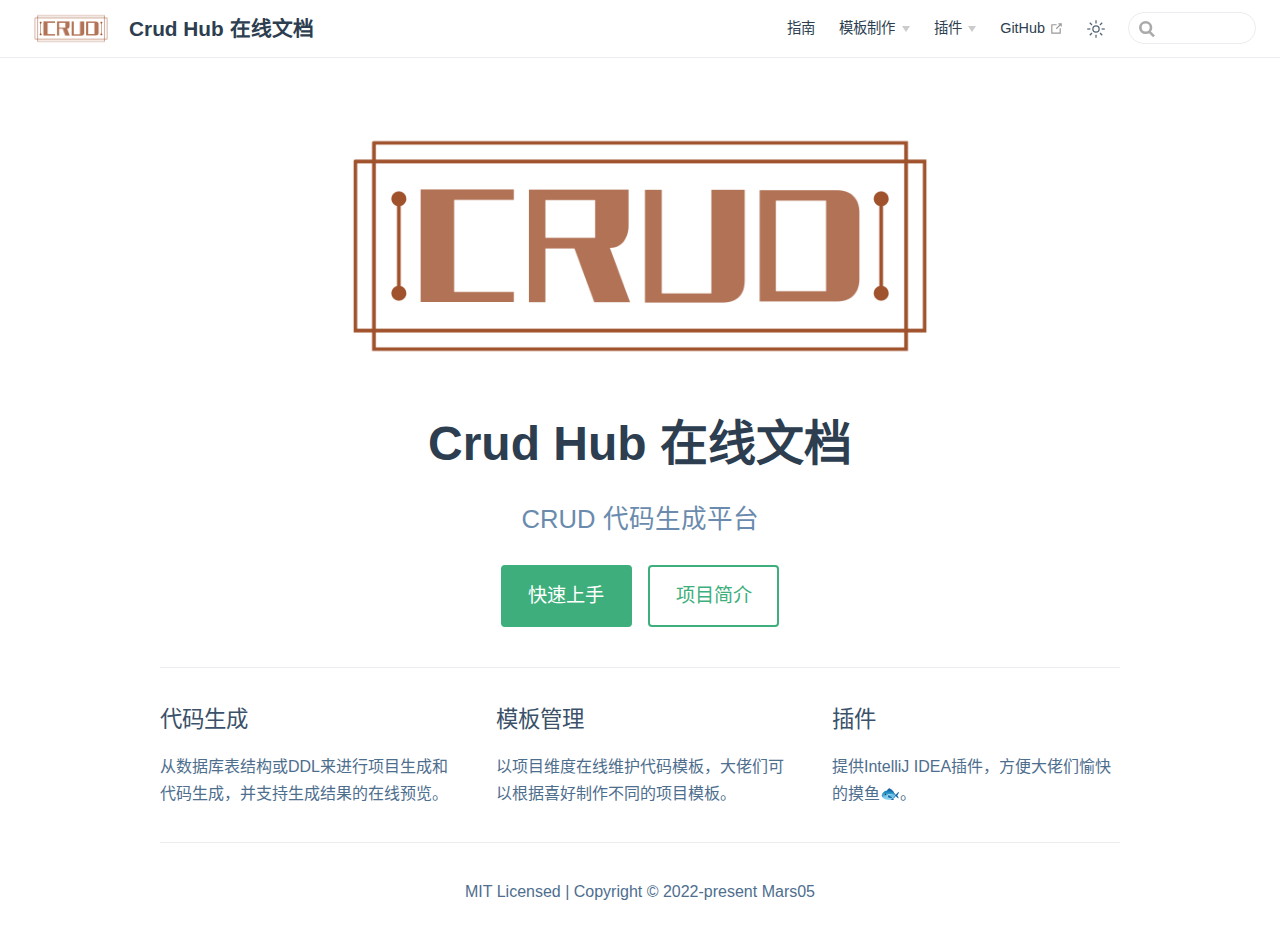
==== docs/index.html @ 345fc780 "文档调整" ====
<!DOCTYPE html>
<html lang="zh-CN">
  <head>
    <meta charset="utf-8">
    <meta name="viewport" content="width=device-width,initial-scale=1">
    <meta name="generator" content="VuePress 2.0.0-beta.36">
    <style>
      :root {
        --c-bg: #fff;
      }
      html.dark {
        --c-bg: #22272e;
      }
      html, body {
        background-color: var(--c-bg);
      }
    </style>
    <script>
      const userMode = localStorage.getItem('vuepress-color-scheme');
			const systemDarkMode = window.matchMedia && window.matchMedia('(prefers-color-scheme: dark)').matches;
			if (userMode === 'dark' || (userMode !== 'light' && systemDarkMode)) {
				document.documentElement.classList.toggle('dark', true);
			}
    </script>
    <title>首页 | Crud Hub 在线文档</title><meta name="description" content="CRUD 代码生成平台">
    <link rel="modulepreload" href="/docs/assets/app.eaf920b4.js"><link rel="modulepreload" href="/docs/assets/index.html.132dac12.js"><link rel="modulepreload" href="/docs/assets/index.html.504c7800.js"><link rel="modulepreload" href="/docs/assets/plugin-vue_export-helper.21dcd24c.js">
    <link rel="stylesheet" href="/docs/assets/style.35320cc7.css">
  </head>
  <body>
    <div id="app"><!--[--><div class="theme-container no-sidebar"><!--[--><header ref_key="navbar" class="navbar"><div class="toggle-sidebar-button" title="切换侧边栏" aria-expanded="false" role="button" tabindex="0"><div class="icon" aria-hidden="true"><span></span><span></span><span></span></div></div><span><a aria-current="page" href="/docs/" class="router-link-active router-link-exact-active"><img class="logo" src="/docs/images/hero.png" alt="Crud Hub 在线文档"><span class="site-name can-hide">Crud Hub 在线文档</span></a></span><div class="navbar-items-wrapper" style=""><!--[--><!--]--><nav class="navbar-items can-hide"><!--[--><div class="navbar-item"><a href="/docs/guide/" class="" aria-label="指南"><!--[--><!--]--> 指南 <!--[--><!--]--></a></div><div class="navbar-item"><div class="navbar-dropdown-wrapper"><button class="navbar-dropdown-title" type="button" aria-label="模板制作"><span class="title">模板制作</span><span class="arrow down"></span></button><button class="navbar-dropdown-title-mobile" type="button" aria-label="模板制作"><span class="title">模板制作</span><span class="right arrow"></span></button><!--[--><ul style="display:none;" class="navbar-dropdown"><!--[--><li class="navbar-dropdown-item"><a href="/docs/template/project.html" class="" aria-label="项目模板"><!--[--><!--]--> 项目模板 <!--[--><!--]--></a></li><li class="navbar-dropdown-item"><a href="/docs/template/file.html" class="" aria-label="文件模板"><!--[--><!--]--> 文件模板 <!--[--><!--]--></a></li><!--]--></ul><!--]--></div></div><div class="navbar-item"><div class="navbar-dropdown-wrapper"><button class="navbar-dropdown-title" type="button" aria-label="插件"><span class="title">插件</span><span class="arrow down"></span></button><button class="navbar-dropdown-title-mobile" type="button" aria-label="插件"><span class="title">插件</span><span class="right arrow"></span></button><!--[--><ul style="display:none;" class="navbar-dropdown"><!--[--><li class="navbar-dropdown-item"><a href="/docs/plugin/idea.html" class="" aria-label="crud-intellij-plugin"><!--[--><!--]--> crud-intellij-plugin <!--[--><!--]--></a></li><!--]--></ul><!--]--></div></div><div class="navbar-item"><a class="external-link" href="https://github.com/mars05/crud-hub" rel="noopener noreferrer" target="_blank" aria-label="GitHub"><!--[--><!--]--> GitHub <span><svg class="external-link-icon" xmlns="http://www.w3.org/2000/svg" aria-hidden="true" focusable="false" x="0px" y="0px" viewbox="0 0 100 100" width="15" height="15"><path fill="currentColor" d="M18.8,85.1h56l0,0c2.2,0,4-1.8,4-4v-32h-8v28h-48v-48h28v-8h-32l0,0c-2.2,0-4,1.8-4,4v56C14.8,83.3,16.6,85.1,18.8,85.1z"></path><polygon fill="currentColor" points="45.7,48.7 51.3,54.3 77.2,28.5 77.2,37.2 85.2,37.2 85.2,14.9 62.8,14.9 62.8,22.9 71.5,22.9"></polygon></svg><span class="external-link-icon-sr-only">在新窗口打开</span></span><!--[--><!--]--></a></div><!--]--></nav><!--[--><!--]--><button class="toggle-dark-button" title="切换夜间模式"><svg style="" class="icon" focusable="false" viewBox="0 0 32 32"><path d="M16 12.005a4 4 0 1 1-4 4a4.005 4.005 0 0 1 4-4m0-2a6 6 0 1 0 6 6a6 6 0 0 0-6-6z" fill="currentColor"></path><path d="M5.394 6.813l1.414-1.415l3.506 3.506L8.9 10.318z" fill="currentColor"></path><path d="M2 15.005h5v2H2z" fill="currentColor"></path><path d="M5.394 25.197L8.9 21.691l1.414 1.415l-3.506 3.505z" fill="currentColor"></path><path d="M15 25.005h2v5h-2z" fill="currentColor"></path><path d="M21.687 23.106l1.414-1.415l3.506 3.506l-1.414 1.414z" fill="currentColor"></path><path d="M25 15.005h5v2h-5z" fill="currentColor"></path><path d="M21.687 8.904l3.506-3.506l1.414 1.415l-3.506 3.505z" fill="currentColor"></path><path d="M15 2.005h2v5h-2z" fill="currentColor"></path></svg><svg style="display:none;" class="icon" focusable="false" viewBox="0 0 32 32"><path d="M13.502 5.414a15.075 15.075 0 0 0 11.594 18.194a11.113 11.113 0 0 1-7.975 3.39c-.138 0-.278.005-.418 0a11.094 11.094 0 0 1-3.2-21.584M14.98 3a1.002 1.002 0 0 0-.175.016a13.096 13.096 0 0 0 1.825 25.981c.164.006.328 0 .49 0a13.072 13.072 0 0 0 10.703-5.555a1.01 1.01 0 0 0-.783-1.565A13.08 13.08 0 0 1 15.89 4.38A1.015 1.015 0 0 0 14.98 3z" fill="currentColor"></path></svg></button><form class="search-box" role="search"><input type="search" placeholder autocomplete="off" spellcheck="false" value><!----></form></div></header><!--]--><div class="sidebar-mask"></div><!--[--><aside class="sidebar"><nav class="navbar-items"><!--[--><div class="navbar-item"><a href="/docs/guide/" class="" aria-label="指南"><!--[--><!--]--> 指南 <!--[--><!--]--></a></div><div class="navbar-item"><div class="navbar-dropdown-wrapper"><button class="navbar-dropdown-title" type="button" aria-label="模板制作"><span class="title">模板制作</span><span class="arrow down"></span></button><button class="navbar-dropdown-title-mobile" type="button" aria-label="模板制作"><span class="title">模板制作</span><span class="right arrow"></span></button><!--[--><ul style="display:none;" class="navbar-dropdown"><!--[--><li class="navbar-dropdown-item"><a href="/docs/template/project.html" class="" aria-label="项目模板"><!--[--><!--]--> 项目模板 <!--[--><!--]--></a></li><li class="navbar-dropdown-item"><a href="/docs/template/file.html" class="" aria-label="文件模板"><!--[--><!--]--> 文件模板 <!--[--><!--]--></a></li><!--]--></ul><!--]--></div></div><div class="navbar-item"><div class="navbar-dropdown-wrapper"><button class="navbar-dropdown-title" type="button" aria-label="插件"><span class="title">插件</span><span class="arrow down"></span></button><button class="navbar-dropdown-title-mobile" type="button" aria-label="插件"><span class="title">插件</span><span class="right arrow"></span></button><!--[--><ul style="display:none;" class="navbar-dropdown"><!--[--><li class="navbar-dropdown-item"><a href="/docs/plugin/idea.html" class="" aria-label="crud-intellij-plugin"><!--[--><!--]--> crud-intellij-plugin <!--[--><!--]--></a></li><!--]--></ul><!--]--></div></div><div class="navbar-item"><a class="external-link" href="https://github.com/mars05/crud-hub" rel="noopener noreferrer" target="_blank" aria-label="GitHub"><!--[--><!--]--> GitHub <span><svg class="external-link-icon" xmlns="http://www.w3.org/2000/svg" aria-hidden="true" focusable="false" x="0px" y="0px" viewbox="0 0 100 100" width="15" height="15"><path fill="currentColor" d="M18.8,85.1h56l0,0c2.2,0,4-1.8,4-4v-32h-8v28h-48v-48h28v-8h-32l0,0c-2.2,0-4,1.8-4,4v56C14.8,83.3,16.6,85.1,18.8,85.1z"></path><polygon fill="currentColor" points="45.7,48.7 51.3,54.3 77.2,28.5 77.2,37.2 85.2,37.2 85.2,14.9 62.8,14.9 62.8,22.9 71.5,22.9"></polygon></svg><span class="external-link-icon-sr-only">在新窗口打开</span></span><!--[--><!--]--></a></div><!--]--></nav><!--[--><!--]--><!----><!--[--><!--]--></aside><!--]--><!--[--><main class="home"><header class="hero"><img src="/docs/images/hero.png" alt="Crud Hub 在线文档"><h1 id="main-title">Crud Hub 在线文档</h1><p class="description">CRUD 代码生成平台</p><p class="actions"><!--[--><a href="/docs/guide/getting-started.html" class="action-button primary" aria-label="快速上手"><!--[--><!--]--> 快速上手 <!--[--><!--]--></a><a href="/docs/guide/" class="action-button secondary" aria-label="项目简介"><!--[--><!--]--> 项目简介 <!--[--><!--]--></a><!--]--></p></header><div class="features"><!--[--><div class="feature"><h2>代码生成</h2><p>从数据库表结构或DDL来进行项目生成和代码生成，并支持生成结果的在线预览。</p></div><div class="feature"><h2>模板管理</h2><p>以项目维度在线维护代码模板，大佬们可以根据喜好制作不同的项目模板。</p></div><div class="feature"><h2>插件</h2><p>提供IntelliJ IDEA插件，方便大佬们愉快的摸鱼🐟。</p></div><!--]--></div><div class="theme-default-content custom"></div><!--[--><div class="footer">MIT Licensed | Copyright © 2022-present Mars05</div><!--]--></main><!--]--></div><!----><!--]--></div>
    <script type="module" src="/docs/assets/app.eaf920b4.js" defer></script>
  </body>
</html>
---- docs/assets/style.35320cc7.css ----
:root{--external-link-icon-color:#aaa}.external-link-icon{position:relative;display:inline-block;color:var(--external-link-icon-color);vertical-align:middle;top:-1px}.external-link-icon-sr-only{position:absolute;width:1px;height:1px;padding:0;margin:-1px;overflow:hidden;clip:rect(0,0,0,0);white-space:nowrap;border-width:0;-webkit-user-select:none;-moz-user-select:none;-ms-user-select:none;user-select:none}:root{--medium-zoom-z-index:100;--medium-zoom-bg-color:#ffffff;--medium-zoom-opacity:1}.medium-zoom-overlay{background-color:var(--medium-zoom-bg-color)!important;z-index:var(--medium-zoom-z-index)}.medium-zoom-overlay~img{z-index:calc(var(--medium-zoom-z-index) + 1)}.medium-zoom--opened .medium-zoom-overlay{opacity:var(--medium-zoom-opacity)}:root{--c-brand:#3eaf7c;--c-brand-light:#4abf8a;--c-bg:#ffffff;--c-bg-light:#f3f4f5;--c-bg-lighter:#eeeeee;--c-bg-navbar:var(--c-bg);--c-bg-sidebar:var(--c-bg);--c-bg-arrow:#cccccc;--c-text:#2c3e50;--c-text-accent:var(--c-brand);--c-text-light:#3a5169;--c-text-lighter:#4e6e8e;--c-text-lightest:#6a8bad;--c-text-quote:#999999;--c-border:#eaecef;--c-border-dark:#dfe2e5;--c-tip:#42b983;--c-tip-bg:var(--c-bg-light);--c-tip-title:var(--c-text);--c-tip-text:var(--c-text);--c-tip-text-accent:var(--c-text-accent);--c-warning:#e7c000;--c-warning-bg:#fffae3;--c-warning-title:#ad9000;--c-warning-text:#746000;--c-warning-text-accent:var(--c-text);--c-danger:#cc0000;--c-danger-bg:#ffe0e0;--c-danger-title:#990000;--c-danger-text:#660000;--c-danger-text-accent:var(--c-text);--c-details-bg:#eeeeee;--c-badge-tip:var(--c-tip);--c-badge-warning:var(--c-warning);--c-badge-danger:var(--c-danger);--t-color:.3s ease;--t-transform:.3s ease;--code-bg-color:#282c34;--code-hl-bg-color:rgba(0, 0, 0, .66);--code-ln-color:#9e9e9e;--code-ln-wrapper-width:3.5rem;--font-family:-apple-system, BlinkMacSystemFont, "Segoe UI", Roboto, Oxygen, Ubuntu, Cantarell, "Fira Sans", "Droid Sans", "Helvetica Neue", sans-serif;--font-family-code:Consolas, Monaco, "Andale Mono", "Ubuntu Mono", monospace;--navbar-height:3.6rem;--navbar-padding-v:.7rem;--navbar-padding-h:1.5rem;--sidebar-width:20rem;--sidebar-width-mobile:calc(var(--sidebar-width) * .82);--content-width:740px;--homepage-width:960px}.back-to-top{--back-to-top-color:var(--c-brand);--back-to-top-color-hover:var(--c-brand-light)}.DocSearch{--docsearch-primary-color:var(--c-brand);--docsearch-text-color:var(--c-text);--docsearch-highlight-color:var(--c-brand);--docsearch-muted-color:var(--c-text-quote);--docsearch-container-background:rgba(9, 10, 17, .8);--docsearch-modal-background:var(--c-bg-light);--docsearch-searchbox-background:var(--c-bg-lighter);--docsearch-searchbox-focus-background:var(--c-bg);--docsearch-searchbox-shadow:inset 0 0 0 2px var(--c-brand);--docsearch-hit-color:var(--c-text-light);--docsearch-hit-active-color:var(--c-bg);--docsearch-hit-background:var(--c-bg);--docsearch-hit-shadow:0 1px 3px 0 var(--c-border-dark);--docsearch-footer-background:var(--c-bg)}.external-link-icon{--external-link-icon-color:var(--c-text-quote)}.medium-zoom-overlay{--medium-zoom-bg-color:var(--c-bg)}#nprogress{--nprogress-color:var(--c-brand)}.pwa-popup{--pwa-popup-text-color:var(--c-text);--pwa-popup-bg-color:var(--c-bg);--pwa-popup-border-color:var(--c-brand);--pwa-popup-shadow:0 4px 16px var(--c-brand);--pwa-popup-btn-text-color:var(--c-bg);--pwa-popup-btn-bg-color:var(--c-brand);--pwa-popup-btn-hover-bg-color:var(--c-brand-light)}.search-box{--search-bg-color:var(--c-bg);--search-accent-color:var(--c-brand);--search-text-color:var(--c-text);--search-border-color:var(--c-border);--search-item-text-color:var(--c-text-lighter);--search-item-focus-bg-color:var(--c-bg-light)}html.dark{--c-brand:#3aa675;--c-brand-light:#349469;--c-bg:#22272e;--c-bg-light:#2b313a;--c-bg-lighter:#262c34;--c-text:#adbac7;--c-text-light:#96a7b7;--c-text-lighter:#8b9eb0;--c-text-lightest:#8094a8;--c-border:#3e4c5a;--c-border-dark:#34404c;--c-tip:#318a62;--c-warning:#ceab00;--c-warning-bg:#7e755b;--c-warning-title:#ceac03;--c-warning-text:#362e00;--c-danger:#940000;--c-danger-bg:#806161;--c-danger-title:#610000;--c-danger-text:#3a0000;--c-details-bg:#323843;--code-hl-bg-color:#363b46;color-scheme:dark}html.dark .DocSearch{--docsearch-logo-color:var(--c-text);--docsearch-modal-shadow:inset 1px 1px 0 0 #2c2e40, 0 3px 8px 0 #000309;--docsearch-key-shadow:inset 0 -2px 0 0 #282d55, inset 0 0 1px 1px #51577d, 0 2px 2px 0 rgba(3, 4, 9, .3);--docsearch-key-gradient:linear-gradient(-225deg, #444950, #1c1e21);--docsearch-footer-shadow:inset 0 1px 0 0 rgba(73, 76, 106, .5), 0 -4px 8px 0 rgba(0, 0, 0, .2)}body,html{padding:0;margin:0;background-color:var(--c-bg);transition:background-color var(--t-color)}body{font-family:var(--font-family);-webkit-font-smoothing:antialiased;-moz-osx-font-smoothing:grayscale;font-size:16px}a,p a code{color:var(--c-text-accent)}a{font-weight:500;text-decoration:none;overflow-wrap:break-word}p a code{font-weight:400}code,kbd{font-family:var(--font-family-code)}body,kbd{color:var(--c-text)}kbd{background:var(--c-bg-lighter);border:solid .15rem var(--c-border-dark);border-bottom:solid .25rem var(--c-border-dark);border-radius:.15rem;padding:0 .15em}code{color:var(--c-text-lighter);padding:.25rem .5rem;font-size:.85em;background-color:var(--c-bg-light);border-radius:3px;overflow-wrap:break-word;transition:background-color var(--t-color)}blockquote{font-size:1rem;color:var(--c-text-quote);border-left:.2rem solid var(--c-border-dark);margin:1rem 0;padding:.25rem 0 .25rem 1rem}blockquote>p,code{margin:0}ol,ul{padding-left:1.2em}strong{font-weight:600}h1,h2,h3,h4,h5,h6{font-weight:600;line-height:1.25}h1:focus-visible,h2:focus-visible,h3:focus-visible,h4:focus-visible,h5:focus-visible,h6:focus-visible{outline:0}h1:hover .header-anchor,h2:hover .header-anchor,h3:hover .header-anchor,h4:hover .header-anchor,h5:hover .header-anchor,h6:hover .header-anchor{opacity:1}h1{font-size:2.2rem}h2{font-size:1.65rem;padding-bottom:.3rem;border-bottom:1px solid var(--c-border);transition:border-color var(--t-color)}h3{font-size:1.35rem}h4{font-size:1.15rem}h5{font-size:1.05rem}h6{font-size:1rem}a.header-anchor{font-size:.85em;float:left;margin-left:-.87em;padding-right:.23em;margin-top:.125em;opacity:0}a.header-anchor:hover{text-decoration:none}a.header-anchor:focus-visible{opacity:1}ol,p,ul{line-height:1.7}hr{border:0;border-top:1px solid var(--c-border)}table,tr{transition:border-color var(--t-color)}table{border-collapse:collapse;margin:1rem 0;display:block;overflow-x:auto}tr{border-top:1px solid var(--c-border-dark)}tr:nth-child(2n){background-color:var(--c-bg-light);transition:background-color var(--t-color)}td,th{padding:.6em 1em;border:1px solid var(--c-border-dark);transition:border-color var(--t-color)}.arrow,.badge{display:inline-block}.arrow{width:0;height:0}.arrow.down,.arrow.up{border-left:4px solid transparent;border-right:4px solid transparent}.arrow.up{border-bottom:6px solid var(--c-bg-arrow)}.arrow.down{border-top:6px solid var(--c-bg-arrow)}.arrow.left,.arrow.right{border-top:4px solid transparent;border-bottom:4px solid transparent}.arrow.right{border-left:6px solid var(--c-bg-arrow)}.arrow.left{border-right:6px solid var(--c-bg-arrow)}.badge{font-size:14px;height:18px;line-height:18px;border-radius:3px;padding:0 6px;color:var(--c-bg);vertical-align:top;transition:color var(--t-color),background-color var(--t-color)}.badge.tip{background-color:var(--c-badge-tip)}.badge.warning{background-color:var(--c-badge-warning)}.badge.danger{background-color:var(--c-badge-danger)}.badge+.badge{margin-left:5px}code[class*=language-],pre[class*=language-]{color:#ccc;background:0 0;font-family:var(--font-family-code);font-size:1em;text-align:left;white-space:pre;word-spacing:normal;word-break:normal;word-wrap:normal;line-height:1.5;-moz-tab-size:4;-o-tab-size:4;tab-size:4;-webkit-hyphens:none;-ms-hyphens:none;hyphens:none}pre[class*=language-]{padding:1em;margin:.5em 0;overflow:auto}:not(pre)>code[class*=language-],pre[class*=language-]{background:#2d2d2d}:not(pre)>code[class*=language-]{padding:.1em;border-radius:.3em;white-space:normal}.token.block-comment,.token.cdata,.token.comment,.token.doctype,.token.prolog{color:#999}.token.punctuation{color:#ccc}.token.attr-name,.token.deleted,.token.namespace,.token.tag{color:#ec5975}.token.function-name{color:#6196cc}.token.boolean,.token.function,.token.number{color:#f08d49}.token.class-name,.token.constant,.token.property,.token.symbol{color:#f8c555}.token.atrule,.token.builtin,.token.important,.token.keyword,.token.selector{color:#cc99cd}.token.attr-value,.token.char,.token.regex,.token.string,.token.variable{color:#7ec699}.token.entity,.token.operator,.token.url{color:#67cdcc}.token.bold,.token.important{font-weight:700}.token.italic{font-style:italic}.token.entity{cursor:help}.token.inserted{color:#3eaf7c}.theme-default-content pre,.theme-default-content pre[class*=language-]{line-height:1.4;padding:1.3rem 1.5rem;margin:.85rem 0;border-radius:6px;overflow:auto}.theme-default-content pre code,.theme-default-content pre[class*=language-] code{color:#fff;padding:0;background-color:transparent;border-radius:0;overflow-wrap:unset;-webkit-font-smoothing:auto;-moz-osx-font-smoothing:auto}.theme-default-content .line-number{font-family:var(--font-family-code)}div[class*=language-]{position:relative;background-color:var(--code-bg-color);border-radius:6px}div[class*=language-]:before{position:absolute;z-index:3;top:.8em;right:1em;font-size:.75rem;color:var(--code-ln-color)}div[class*=language-] pre,div[class*=language-] pre[class*=language-]{background:0 0!important;position:relative;z-index:1}div[class*=language-] .highlight-lines{-webkit-user-select:none;-moz-user-select:none;-ms-user-select:none;user-select:none;padding-top:1.3rem;position:absolute;top:0;left:0;width:100%;line-height:1.4}div[class*=language-] .highlight-lines .highlight-line{background-color:var(--code-hl-bg-color)}div[class*=language-]:not(.line-numbers-mode) .line-numbers{display:none}div[class*=language-].line-numbers-mode .highlight-lines .highlight-line{position:relative}div[class*=language-].line-numbers-mode .highlight-lines .highlight-line:before{content:" ";position:absolute;z-index:2;left:0;top:0;display:block;width:var(--code-ln-wrapper-width);height:100%}div[class*=language-].line-numbers-mode pre{margin-left:var(--code-ln-wrapper-width);padding-left:1rem;vertical-align:middle}div[class*=language-].line-numbers-mode .line-numbers{position:absolute;top:0;width:var(--code-ln-wrapper-width);text-align:center;color:var(--code-ln-color);padding-top:1.25rem;line-height:1.4}div[class*=language-].line-numbers-mode .line-numbers .line-number,div[class*=language-].line-numbers-mode .line-numbers br{-webkit-user-select:none;-moz-user-select:none;-ms-user-select:none;user-select:none}div[class*=language-].line-numbers-mode .line-numbers .line-number{position:relative;z-index:3;font-size:.85em;line-height:0}div[class*=language-].line-numbers-mode:after{content:"";position:absolute;top:0;left:0;width:var(--code-ln-wrapper-width);height:100%;border-radius:6px 0 0 6px;border-right:1px solid var(--code-hl-bg-color)}div[class*=language-].ext-c:before{content:"c"}div[class*=language-].ext-cpp:before{content:"cpp"}div[class*=language-].ext-cs:before{content:"cs"}div[class*=language-].ext-css:before{content:"css"}div[class*=language-].ext-dart:before{content:"dart"}div[class*=language-].ext-docker:before{content:"docker"}div[class*=language-].ext-fs:before{content:"fs"}div[class*=language-].ext-go:before{content:"go"}div[class*=language-].ext-html:before{content:"html"}div[class*=language-].ext-java:before{content:"java"}div[class*=language-].ext-js:before{content:"js"}div[class*=language-].ext-json:before{content:"json"}div[class*=language-].ext-kt:before{content:"kt"}div[class*=language-].ext-less:before{content:"less"}div[class*=language-].ext-makefile:before{content:"makefile"}div[class*=language-].ext-md:before{content:"md"}div[class*=language-].ext-php:before{content:"php"}div[class*=language-].ext-py:before{content:"py"}div[class*=language-].ext-rb:before{content:"rb"}div[class*=language-].ext-rs:before{content:"rs"}div[class*=language-].ext-sass:before{content:"sass"}div[class*=language-].ext-scss:before{content:"scss"}div[class*=language-].ext-sh:before{content:"sh"}div[class*=language-].ext-styl:before{content:"styl"}div[class*=language-].ext-ts:before{content:"ts"}div[class*=language-].ext-toml:before{content:"toml"}div[class*=language-].ext-vue:before{content:"vue"}div[class*=language-].ext-yml:before{content:"yml"}@media (max-width:419px){.theme-default-content div[class*=language-]{margin:.85rem -1.5rem;border-radius:0}}.code-group__nav{margin-top:.85rem;margin-bottom:calc(-1.7rem - 6px);padding-bottom:calc(1.7rem - 6px);padding-left:10px;padding-top:10px;border-top-left-radius:6px;border-top-right-radius:6px;background-color:var(--code-bg-color)}.code-group__ul{margin:auto 0;padding-left:0;display:inline-flex;list-style:none}.code-group__nav-tab{border:0;padding:5px;cursor:pointer;background-color:transparent;font-size:.85em;line-height:1.4;color:#ffffffe6;font-weight:600}.code-group__nav-tab:focus{outline:0}.code-group__nav-tab:focus-visible{outline:1px solid rgba(255,255,255,.9)}.code-group__nav-tab-active{border-bottom:var(--c-brand) 1px solid}@media (max-width:419px){.code-group__nav{margin-left:-1.5rem;margin-right:-1.5rem;border-radius:0}}.code-group-item,.navbar-dropdown-wrapper .navbar-dropdown .navbar-dropdown-item .navbar-dropdown-subtitle>a.router-link-active:after{display:none}.code-group-item__active{display:block}.code-group-item>pre{background-color:orange}.custom-container{transition:color var(--t-color),border-color var(--t-color),background-color var(--t-color)}.custom-container .custom-container-title{font-weight:600}.custom-container .custom-container-title:not(:only-child){margin-bottom:-.4rem}.custom-container.danger,.custom-container.tip,.custom-container.warning{padding:.1rem 1.5rem;border-left-width:.5rem;border-left-style:solid;margin:1rem 0}.custom-container.tip{border-color:var(--c-tip);background-color:var(--c-tip-bg);color:var(--c-tip-text)}.custom-container.tip .custom-container-title{color:var(--c-tip-title)}.custom-container.tip a{color:var(--c-tip-text-accent)}.custom-container.warning{border-color:var(--c-warning);background-color:var(--c-warning-bg);color:var(--c-warning-text)}.custom-container.warning .custom-container-title{color:var(--c-warning-title)}.custom-container.warning a{color:var(--c-warning-text-accent)}.custom-container.danger{border-color:var(--c-danger);background-color:var(--c-danger-bg);color:var(--c-danger-text)}.custom-container.danger .custom-container-title{color:var(--c-danger-title)}.custom-container.danger a{color:var(--c-danger-text-accent)}.custom-container.details{display:block;position:relative;border-radius:2px;margin:1.6em 0;padding:1.6em;background-color:var(--c-details-bg)}.custom-container.details h4{margin-top:0}.custom-container.details figure:last-child,.custom-container.details p:last-child{margin-bottom:0;padding-bottom:0}.custom-container.details summary{outline:0;cursor:pointer}.home{padding:var(--navbar-height) 2rem 0;max-width:var(--homepage-width);margin:0 auto;display:block}.home .hero{text-align:center}.home .hero img{max-width:100%;max-height:280px;display:block;margin:3rem auto 1.5rem}.home .hero h1{font-size:3rem}.home .hero .actions,.home .hero .description,.home .hero h1{margin:1.8rem auto}.home .hero .actions{display:flex;flex-wrap:wrap;gap:1rem;justify-content:center}.home .hero .description{max-width:35rem;font-size:1.6rem;line-height:1.3;color:var(--c-text-lightest)}.home .hero .action-button{display:inline-block;font-size:1.2rem;padding:.8rem 1.6rem;border-width:2px;border-style:solid;border-radius:4px;transition:background-color var(--t-color);box-sizing:border-box}.home .hero .action-button.primary{color:var(--c-bg);background-color:var(--c-brand);border-color:var(--c-brand)}.home .hero .action-button.primary:hover{background-color:var(--c-brand-light)}.home .hero .action-button.secondary{color:var(--c-brand);background-color:var(--c-bg);border-color:var(--c-brand)}.home .hero .action-button.secondary:hover{color:var(--c-bg);background-color:var(--c-brand-light)}.home .features{border-top:1px solid var(--c-border);transition:border-color var(--t-color);padding:1.2rem 0;margin-top:2.5rem;display:flex;flex-wrap:wrap;align-items:flex-start;align-content:stretch;justify-content:space-between}.home .feature{flex-grow:1;flex-basis:30%;max-width:30%}.home .feature h2{font-size:1.4rem;font-weight:500;border-bottom:none;padding-bottom:0;color:var(--c-text-light)}.home .feature p,.home .footer{color:var(--c-text-lighter)}.home .footer{padding:2.5rem;border-top:1px solid var(--c-border);text-align:center;transition:border-color var(--t-color)}@media (max-width:719px){.home .features{flex-direction:column}.home .feature{max-width:100%;padding:0 2.5rem}}@media (max-width:419px){.home{padding-left:1.5rem;padding-right:1.5rem}.home .hero img{max-height:210px;margin:2rem auto 1.2rem}.home .hero h1{font-size:2rem}.home .hero .actions,.home .hero .description,.home .hero h1{margin:1.2rem auto}.home .hero .description{font-size:1.2rem}.home .hero .action-button{font-size:1rem;padding:.6rem 1.2rem}.home .feature h2{font-size:1.25rem}}.page{padding-top:var(--navbar-height);padding-left:var(--sidebar-width)}.navbar,.sidebar{position:fixed;left:0;box-sizing:border-box}.navbar{z-index:20;top:0;right:0;height:var(--navbar-height);border-bottom:1px solid var(--c-border);background-color:var(--c-bg-navbar);transition:background-color var(--t-color),border-color var(--t-color)}.sidebar{font-size:16px;width:var(--sidebar-width);z-index:10;margin:0;top:var(--navbar-height);bottom:0;border-right:1px solid var(--c-border);overflow-y:auto;scrollbar-width:thin;scrollbar-color:var(--c-brand) var(--c-border);background-color:var(--c-bg-sidebar);transition:transform var(--t-transform),background-color var(--t-color),border-color var(--t-color)}.sidebar::-webkit-scrollbar{width:7px}.sidebar::-webkit-scrollbar-track{background-color:var(--c-border)}.sidebar::-webkit-scrollbar-thumb{background-color:var(--c-brand)}.sidebar-mask{position:fixed;z-index:9;top:0;left:0;width:100vw;height:100vh;display:none}.theme-container.sidebar-open .sidebar-mask{display:block}.theme-container.sidebar-open .navbar>.toggle-sidebar-button .icon span:nth-child(1){transform:rotate(45deg) translate3d(5.5px,5.5px,0)}.theme-container.sidebar-open .navbar>.toggle-sidebar-button .icon span:nth-child(2){transform:scale3d(0,1,1)}.theme-container.sidebar-open .navbar>.toggle-sidebar-button .icon span:nth-child(3){transform:rotate(-45deg) translate3d(6px,-6px,0)}.theme-container.sidebar-open .navbar>.toggle-sidebar-button .icon span:nth-child(1),.theme-container.sidebar-open .navbar>.toggle-sidebar-button .icon span:nth-child(3){transform-origin:center}.theme-container.no-navbar .theme-default-content:not(.custom)>h1,.theme-container.no-navbar h2,.theme-container.no-navbar h3,.theme-container.no-navbar h4,.theme-container.no-navbar h5,.theme-container.no-navbar h6{margin-top:1.5rem;padding-top:0}.theme-container.no-navbar .page{padding-top:0}.theme-container.no-navbar .sidebar{top:0}@media (min-width:720px){.theme-container.no-sidebar .sidebar{display:none}.theme-container.no-sidebar .page{padding-left:0}}.theme-default-content:not(.custom)>h1,.theme-default-content:not(.custom)>h2,.theme-default-content:not(.custom)>h3,.theme-default-content:not(.custom)>h4,.theme-default-content:not(.custom)>h5,.theme-default-content:not(.custom)>h6{margin-top:calc(.5rem - var(--navbar-height));padding-top:calc(1rem + var(--navbar-height));margin-bottom:0}.theme-default-content:not(.custom)>h1:first-child,.theme-default-content:not(.custom)>h2:first-child,.theme-default-content:not(.custom)>h3:first-child,.theme-default-content:not(.custom)>h4:first-child,.theme-default-content:not(.custom)>h5:first-child,.theme-default-content:not(.custom)>h6:first-child{margin-bottom:1rem}.theme-default-content:not(.custom)>h1:first-child+.custom-container,.theme-default-content:not(.custom)>h1:first-child+p,.theme-default-content:not(.custom)>h1:first-child+pre,.theme-default-content:not(.custom)>h2:first-child+.custom-container,.theme-default-content:not(.custom)>h2:first-child+p,.theme-default-content:not(.custom)>h2:first-child+pre,.theme-default-content:not(.custom)>h3:first-child+.custom-container,.theme-default-content:not(.custom)>h3:first-child+p,.theme-default-content:not(.custom)>h3:first-child+pre,.theme-default-content:not(.custom)>h4:first-child+.custom-container,.theme-default-content:not(.custom)>h4:first-child+p,.theme-default-content:not(.custom)>h4:first-child+pre,.theme-default-content:not(.custom)>h5:first-child+.custom-container,.theme-default-content:not(.custom)>h5:first-child+p,.theme-default-content:not(.custom)>h5:first-child+pre,.theme-default-content:not(.custom)>h6:first-child+.custom-container,.theme-default-content:not(.custom)>h6:first-child+p,.theme-default-content:not(.custom)>h6:first-child+pre{margin-top:2rem}.theme-default-content:not(.custom){max-width:var(--content-width);margin:0 auto;padding:2rem 2.5rem;padding-top:0}@media (max-width:959px){.theme-default-content:not(.custom){padding:2rem}}@media (max-width:419px){.theme-default-content:not(.custom){padding:1.5rem}}.theme-default-content:not(.custom) a:hover{text-decoration:underline}.theme-default-content:not(.custom) img{max-width:100%}.theme-default-content.custom{padding:0;margin:0}.theme-default-content.custom img{max-width:100%}@media (max-width:959px){.sidebar{font-size:15px;width:var(--sidebar-width-mobile)}.page{padding-left:var(--sidebar-width-mobile)}}@media (max-width:719px){.sidebar{top:0;padding-top:var(--navbar-height);transform:translate(-100%)}.page{padding-left:0}.theme-container.sidebar-open .sidebar{transform:translate(0)}.theme-container.no-navbar .sidebar{padding-top:0}}@media (max-width:419px){h1{font-size:1.9rem}}.navbar{--navbar-line-height:calc( var(--navbar-height) - 2 * var(--navbar-padding-v) );padding:var(--navbar-padding-v) var(--navbar-padding-h);line-height:var(--navbar-line-height)}.navbar .logo{height:var(--navbar-line-height);margin-right:var(--navbar-padding-v);vertical-align:top}.navbar .site-name{font-size:1.3rem;font-weight:600;color:var(--c-text);position:relative}.navbar .navbar-items-wrapper{display:flex;position:absolute;box-sizing:border-box;top:var(--navbar-padding-v);right:var(--navbar-padding-h);height:var(--navbar-line-height);padding-left:var(--navbar-padding-h);white-space:nowrap;font-size:.9rem}.navbar .navbar-items-wrapper .search-box{flex:0 0 auto;vertical-align:top}@media (max-width:719px){.navbar{padding-left:4rem}.navbar .can-hide{display:none}.navbar .site-name{width:calc(100vw - 9.4rem);overflow:hidden;white-space:nowrap;text-overflow:ellipsis}}.navbar-items,.navbar-items a{display:inline-block}.navbar-items a{line-height:1.4rem;color:inherit}.navbar-items a.router-link-active,.navbar-items a:hover{color:var(--c-text-accent)}.navbar-items .navbar-item{position:relative;display:inline-block;margin-left:1.5rem;line-height:var(--navbar-line-height)}.navbar-items .navbar-item:first-child{margin-left:0}@media (max-width:719px){.navbar-items .navbar-item{margin-left:0}}@media (min-width:719px){.navbar-items a.router-link-active,.navbar-items a:hover{color:var(--c-text)}.navbar-item>a.router-link-active,.navbar-item>a:hover{margin-bottom:-2px;border-bottom:2px solid var(--c-text-accent)}}.toggle-sidebar-button{position:absolute;top:.6rem;left:1rem;display:none;padding:.6rem;cursor:pointer}.toggle-sidebar-button .icon{display:flex;flex-direction:column;justify-content:center;align-items:center;width:1.25rem;height:1.25rem;cursor:inherit}.toggle-sidebar-button .icon span{display:inline-block;width:100%;height:2px;border-radius:2px;background-color:var(--c-text);transition:transform var(--t-transform)}.toggle-sidebar-button .icon span:nth-child(2){margin:6px 0}@media screen and (max-width:719px){.toggle-sidebar-button{display:block}}.toggle-dark-button{display:flex;margin:auto;margin-left:1rem;border:0;background:0 0;color:var(--c-text);opacity:.8;cursor:pointer}.toggle-dark-button:hover{opacity:1}.toggle-dark-button .icon{width:1.25rem;height:1.25rem}.DocSearch{transition:background-color var(--t-color)}.navbar-dropdown-wrapper{cursor:pointer}.navbar-dropdown-wrapper .navbar-dropdown-title,.navbar-dropdown-wrapper .navbar-dropdown-title-mobile{display:block;font-size:.9rem;font-family:inherit;cursor:inherit;padding:inherit;line-height:1.4rem;background:0 0;border:0;font-weight:500;color:var(--c-text)}.navbar-dropdown-wrapper .navbar-dropdown-title-mobile{display:none;font-weight:600;font-size:inherit}.navbar-dropdown-wrapper .navbar-dropdown-title-mobile:hover,.navbar-dropdown-wrapper .navbar-dropdown-title:hover{border-color:transparent}.navbar-dropdown-wrapper .navbar-dropdown-title .arrow,.navbar-dropdown-wrapper .navbar-dropdown-title-mobile .arrow{vertical-align:middle;margin-top:-1px;margin-left:.4rem}.navbar-dropdown-wrapper .navbar-dropdown-title-mobile:hover{color:var(--c-text-accent)}.navbar-dropdown-wrapper .navbar-dropdown .navbar-dropdown-item{color:inherit;line-height:1.7rem}.navbar-dropdown-wrapper .navbar-dropdown .navbar-dropdown-item .navbar-dropdown-subtitle{margin:.45rem 0 0;border-top:1px solid var(--c-border);padding:1rem 0 .45rem;font-size:.9rem}.navbar-dropdown-wrapper .navbar-dropdown .navbar-dropdown-item .navbar-dropdown-subtitle>span{padding:0 1.5rem 0 1.25rem}.navbar-dropdown-wrapper .navbar-dropdown .navbar-dropdown-item .navbar-dropdown-subtitle>a{font-weight:inherit}.navbar-dropdown-wrapper .navbar-dropdown .navbar-dropdown-item .navbar-dropdown-subitem-wrapper{padding:0;list-style:none}.navbar-dropdown-wrapper .navbar-dropdown .navbar-dropdown-item .navbar-dropdown-subitem-wrapper .navbar-dropdown-subitem{font-size:.9em}.navbar-dropdown-wrapper .navbar-dropdown .navbar-dropdown-item a{display:block;line-height:1.7rem;position:relative;border-bottom:none;font-weight:400;margin-bottom:0;padding:0 1.5rem 0 1.25rem}.navbar-dropdown-wrapper .navbar-dropdown .navbar-dropdown-item a.router-link-active,.navbar-dropdown-wrapper .navbar-dropdown .navbar-dropdown-item a:hover{color:var(--c-text-accent)}.navbar-dropdown-wrapper .navbar-dropdown .navbar-dropdown-item a.router-link-active:after{content:"";width:0;height:0;border-left:5px solid var(--c-text-accent);border-top:3px solid transparent;border-bottom:3px solid transparent;position:absolute;top:calc(50% - 2px);left:9px}.navbar-dropdown-wrapper .navbar-dropdown .navbar-dropdown-item:first-child .navbar-dropdown-subtitle{margin-top:0;padding-top:0;border-top:0}@media (max-width:719px){.navbar-dropdown-wrapper.open .navbar-dropdown-title,.navbar-dropdown-wrapper.open .navbar-dropdown-title-mobile{margin-bottom:.5rem}.navbar-dropdown-wrapper .navbar-dropdown-title{display:none}.navbar-dropdown-wrapper .navbar-dropdown-title-mobile{display:block}.navbar-dropdown-wrapper .navbar-dropdown{transition:height .1s ease-out;overflow:hidden}.navbar-dropdown-wrapper .navbar-dropdown .navbar-dropdown-item .navbar-dropdown-subtitle{border-top:0;margin-top:0;padding-top:0;padding-bottom:0;font-size:15px;line-height:2rem}.navbar-dropdown-wrapper .navbar-dropdown .navbar-dropdown-item>a{font-size:15px;line-height:2rem}.navbar-dropdown-wrapper .navbar-dropdown .navbar-dropdown-item .navbar-dropdown-subitem{font-size:14px;padding-left:1rem}}@media (min-width:720px){.navbar-dropdown-wrapper{height:1.8rem}.navbar-dropdown-wrapper.open .navbar-dropdown,.navbar-dropdown-wrapper:hover .navbar-dropdown{display:block!important}.navbar-dropdown-wrapper.open:blur{display:none}.navbar-dropdown-wrapper .navbar-dropdown{display:none;height:auto!important;box-sizing:border-box;max-height:calc(100vh - 2.7rem);overflow-y:auto;position:absolute;top:100%;right:0;background-color:var(--c-bg-navbar);padding:.6rem 0;border:1px solid var(--c-border);border-bottom-color:var(--c-border-dark);text-align:left;border-radius:.25rem;white-space:nowrap;margin:0}}.page{padding-bottom:2rem;display:block}.page-meta{max-width:var(--content-width);margin:0 auto;padding:1rem 2.5rem;overflow:auto}@media (max-width:959px){.page-meta{padding:2rem}}@media (max-width:419px){.page-meta{padding:1.5rem}}.page-meta .meta-item{cursor:default;margin-top:.8rem}.page-meta .meta-item .meta-item-label{font-weight:500;color:var(--c-text-lighter)}.page-meta .meta-item .meta-item-info{font-weight:400;color:var(--c-text-quote)}.page-meta .edit-link{display:inline-block;margin-right:.25rem}.page-meta .last-updated{float:right}@media (max-width:719px){.page-meta .last-updated{font-size:.8em;float:none}.page-meta .contributors{font-size:.8em}}.page-nav{max-width:var(--content-width);margin:0 auto;padding:1rem 2.5rem 2rem;padding-bottom:0}@media (max-width:959px){.page-nav{padding:2rem}}@media (max-width:419px){.page-nav{padding:1.5rem}}.page-nav .inner{min-height:2rem;margin-top:0;border-top:1px solid var(--c-border);transition:border-color var(--t-color);padding-top:1rem;overflow:auto}.page-nav .prev a:before{content:"\2190"}.page-nav .next{float:right}.page-nav .next a:after{content:"\2192"}.sidebar ul{padding:0;margin:0;list-style-type:none}.sidebar a{display:inline-block}.sidebar .navbar-items{display:none;border-bottom:1px solid var(--c-border);transition:border-color var(--t-color);padding:.5rem 0 .75rem}.sidebar .navbar-items a{font-weight:600}.sidebar .navbar-items .navbar-item{display:block;line-height:1.25rem;font-size:1.1em;padding:.5rem 0 .5rem 1.5rem}.sidebar .sidebar-items{padding:1.5rem 0}@media (max-width:719px){.sidebar .navbar-items{display:block}.sidebar .navbar-items .navbar-dropdown-wrapper .navbar-dropdown .navbar-dropdown-item a.router-link-active:after{top:calc(1rem - 2px)}.sidebar .sidebar-items{padding:1rem 0}}.sidebar-item{cursor:default;border-left:.25rem solid transparent;color:var(--c-text)}.sidebar-item:focus-visible{outline-width:1px;outline-offset:-1px}.sidebar-item.active:not(p.sidebar-heading){font-weight:600;color:var(--c-text-accent);border-left-color:var(--c-text-accent)}.sidebar-item.sidebar-heading{transition:color .15s ease;font-size:1.1em;font-weight:700;padding:.35rem 1.5rem .35rem 1.25rem;width:100%;box-sizing:border-box;margin:0}.sidebar-item.sidebar-heading.collapsible,a.sidebar-item{cursor:pointer}.sidebar-item.sidebar-heading.collapsible+.sidebar-item-children{transition:height .1s ease-out;overflow:hidden;margin-bottom:.75rem}.sidebar-item.sidebar-heading .arrow{position:relative;top:-.12em;left:.5em}.sidebar-item:not(.sidebar-heading){font-size:1em;font-weight:400;display:inline-block;margin:0;padding:.35rem 1rem .35rem 2rem;line-height:1.4;width:100%;box-sizing:border-box}.sidebar-item:not(.sidebar-heading)+.sidebar-item-children{padding-left:1rem;font-size:.95em}.sidebar-item-children .sidebar-item-children .sidebar-item:not(.sidebar-heading){padding:.25rem 1rem .25rem 1.75rem}.sidebar-item-children .sidebar-item-children .sidebar-item:not(.sidebar-heading).active{font-weight:500;border-left-color:transparent}a.sidebar-heading+.sidebar-item-children .sidebar-item:not(.sidebar-heading).active{border-left-color:transparent}a.sidebar-item:hover{color:var(--c-text-accent)}.table-of-contents .badge{vertical-align:middle}.dropdown-enter-from,.dropdown-leave-to{height:0!important}.fade-slide-y-enter-active{transition:all .2s ease}.fade-slide-y-leave-active{transition:all .2s cubic-bezier(1,.5,.8,1)}.fade-slide-y-enter-from,.fade-slide-y-leave-to{transform:translateY(10px);opacity:0}:root{scroll-behavior:smooth}:root{--search-bg-color:#ffffff;--search-accent-color:#3eaf7c;--search-text-color:#2c3e50;--search-border-color:#eaecef;--search-item-text-color:#5d81a5;--search-item-focus-bg-color:#f3f4f5;--search-input-width:8rem;--search-result-width:20rem}.search-box{display:inline-block;position:relative;margin-left:1rem}.search-box input{cursor:text;width:var(--search-input-width);height:2rem;color:var(--search-text-color);display:inline-block;border:1px solid var(--search-border-color);border-radius:2rem;font-size:.9rem;line-height:2rem;padding:0 .5rem 0 2rem;outline:0;transition:all ease .3s;background:var(--search-bg-color)url(/docs/assets/search.0782d0d1.svg).6rem .5rem no-repeat;background-size:1rem}.search-box input:focus{cursor:auto;border-color:var(--search-accent-color)}.search-box .suggestions{background:var(--search-bg-color);width:var(--search-result-width);position:absolute;top:2rem;right:0;border:1px solid var(--search-border-color);border-radius:6px;padding:.4rem;list-style-type:none}.search-box .suggestion{line-height:1.4;padding:.4rem .6rem;border-radius:4px;cursor:pointer}.search-box .suggestion.focus{background-color:var(--search-item-focus-bg-color)}.search-box .suggestion.focus a{color:var(--search-accent-color)}.search-box .suggestion a{white-space:normal;color:var(--search-item-text-color)}.search-box .suggestion .page-title{font-weight:600}.search-box .suggestion .page-header{font-size:.9em;margin-left:.25em}@media (max-width:720px){.search-box input{cursor:pointer;width:0;border-color:transparent;position:relative}.search-box input:focus{cursor:text;left:0;width:10rem}}@media (max-width:420px){.search-box input:focus{width:8rem}.search-box .suggestions{width:calc(100vw - 4rem);right:-.5rem}}:root{--back-to-top-z-index:5;--back-to-top-color:#3eaf7c;--back-to-top-color-hover:#71cda3}.back-to-top{cursor:pointer;position:fixed;bottom:2rem;right:2.5rem;width:2rem;height:1.2rem;background-color:var(--back-to-top-color);-webkit-mask:url(/docs/assets/back-to-top.8efcbe56.svg)no-repeat;mask:url(/docs/assets/back-to-top.8efcbe56.svg)no-repeat;z-index:var(--back-to-top-z-index)}.back-to-top:hover{background-color:var(--back-to-top-color-hover)}@media (max-width:959px){.back-to-top{display:none}}.back-to-top-enter-active,.back-to-top-leave-active{transition:opacity .3s}.back-to-top-enter-from,.back-to-top-leave-to{opacity:0}:root{--nprogress-color:#29d;--nprogress-z-index:1031}#nprogress{pointer-events:none}#nprogress .bar{background:var(--nprogress-color);position:fixed;z-index:var(--nprogress-z-index);top:0;left:0;width:100%;height:2px}#nprogress .peg{display:block;position:absolute;right:0;width:100px;height:100%;box-shadow:0 0 10px var(--nprogress-color),0 0 5px var(--nprogress-color);opacity:1;transform:rotate(3deg) translateY(-4px)}
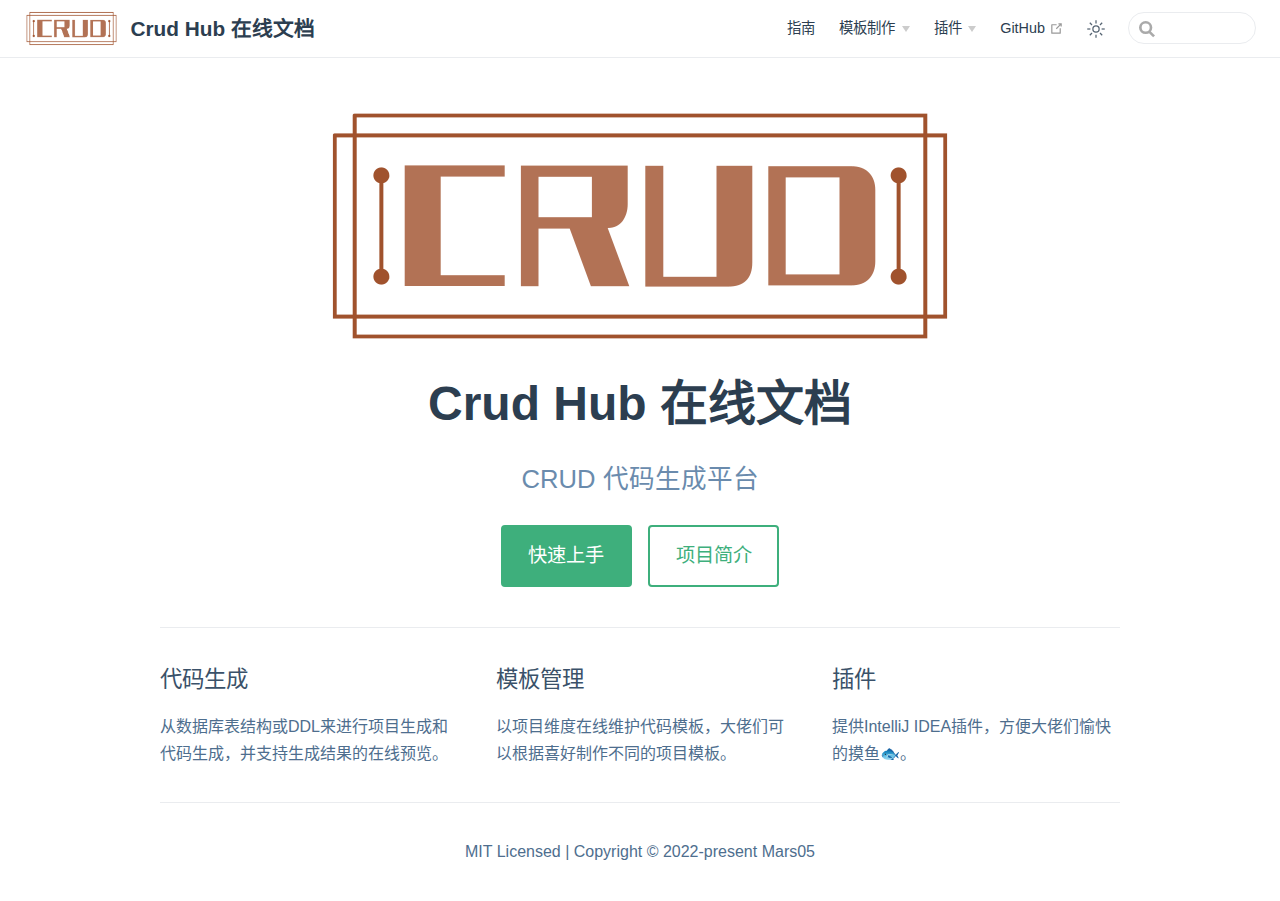
==== commit 0d4204d6: "Deploying to main from @ mars05/crud-hub@d221d19a1e161e91dd642654248ab0ac5d54e609 🚀" ====
--- a/docs/index.html
+++ b/docs/index.html
@@ -3,7 +3,7 @@
   <head>
     <meta charset="utf-8">
     <meta name="viewport" content="width=device-width,initial-scale=1">
-    <meta name="generator" content="VuePress 2.0.0-beta.36">
+    <meta name="generator" content="VuePress 2.0.0-beta.37">
     <style>
       :root {
         --c-bg: #fff;
@@ -23,11 +23,11 @@
 			}
     </script>
     <title>首页 | Crud Hub 在线文档</title><meta name="description" content="CRUD 代码生成平台">
-    <link rel="modulepreload" href="/docs/assets/app.eaf920b4.js"><link rel="modulepreload" href="/docs/assets/index.html.132dac12.js"><link rel="modulepreload" href="/docs/assets/index.html.504c7800.js"><link rel="modulepreload" href="/docs/assets/plugin-vue_export-helper.21dcd24c.js">
+    <link rel="modulepreload" href="/docs/assets/app.2ab7a859.js"><link rel="modulepreload" href="/docs/assets/index.html.132dac12.js"><link rel="modulepreload" href="/docs/assets/index.html.55f1cb4c.js">
     <link rel="stylesheet" href="/docs/assets/style.35320cc7.css">
   </head>
   <body>
     <div id="app"><!--[--><div class="theme-container no-sidebar"><!--[--><header ref_key="navbar" class="navbar"><div class="toggle-sidebar-button" title="切换侧边栏" aria-expanded="false" role="button" tabindex="0"><div class="icon" aria-hidden="true"><span></span><span></span><span></span></div></div><span><a aria-current="page" href="/docs/" class="router-link-active router-link-exact-active"><img class="logo" src="/docs/images/hero.png" alt="Crud Hub 在线文档"><span class="site-name can-hide">Crud Hub 在线文档</span></a></span><div class="navbar-items-wrapper" style=""><!--[--><!--]--><nav class="navbar-items can-hide"><!--[--><div class="navbar-item"><a href="/docs/guide/" class="" aria-label="指南"><!--[--><!--]--> 指南 <!--[--><!--]--></a></div><div class="navbar-item"><div class="navbar-dropdown-wrapper"><button class="navbar-dropdown-title" type="button" aria-label="模板制作"><span class="title">模板制作</span><span class="arrow down"></span></button><button class="navbar-dropdown-title-mobile" type="button" aria-label="模板制作"><span class="title">模板制作</span><span class="right arrow"></span></button><!--[--><ul style="display:none;" class="navbar-dropdown"><!--[--><li class="navbar-dropdown-item"><a href="/docs/template/project.html" class="" aria-label="项目模板"><!--[--><!--]--> 项目模板 <!--[--><!--]--></a></li><li class="navbar-dropdown-item"><a href="/docs/template/file.html" class="" aria-label="文件模板"><!--[--><!--]--> 文件模板 <!--[--><!--]--></a></li><!--]--></ul><!--]--></div></div><div class="navbar-item"><div class="navbar-dropdown-wrapper"><button class="navbar-dropdown-title" type="button" aria-label="插件"><span class="title">插件</span><span class="arrow down"></span></button><button class="navbar-dropdown-title-mobile" type="button" aria-label="插件"><span class="title">插件</span><span class="right arrow"></span></button><!--[--><ul style="display:none;" class="navbar-dropdown"><!--[--><li class="navbar-dropdown-item"><a href="/docs/plugin/idea.html" class="" aria-label="crud-intellij-plugin"><!--[--><!--]--> crud-intellij-plugin <!--[--><!--]--></a></li><!--]--></ul><!--]--></div></div><div class="navbar-item"><a class="external-link" href="https://github.com/mars05/crud-hub" rel="noopener noreferrer" target="_blank" aria-label="GitHub"><!--[--><!--]--> GitHub <span><svg class="external-link-icon" xmlns="http://www.w3.org/2000/svg" aria-hidden="true" focusable="false" x="0px" y="0px" viewbox="0 0 100 100" width="15" height="15"><path fill="currentColor" d="M18.8,85.1h56l0,0c2.2,0,4-1.8,4-4v-32h-8v28h-48v-48h28v-8h-32l0,0c-2.2,0-4,1.8-4,4v56C14.8,83.3,16.6,85.1,18.8,85.1z"></path><polygon fill="currentColor" points="45.7,48.7 51.3,54.3 77.2,28.5 77.2,37.2 85.2,37.2 85.2,14.9 62.8,14.9 62.8,22.9 71.5,22.9"></polygon></svg><span class="external-link-icon-sr-only">在新窗口打开</span></span><!--[--><!--]--></a></div><!--]--></nav><!--[--><!--]--><button class="toggle-dark-button" title="切换夜间模式"><svg style="" class="icon" focusable="false" viewBox="0 0 32 32"><path d="M16 12.005a4 4 0 1 1-4 4a4.005 4.005 0 0 1 4-4m0-2a6 6 0 1 0 6 6a6 6 0 0 0-6-6z" fill="currentColor"></path><path d="M5.394 6.813l1.414-1.415l3.506 3.506L8.9 10.318z" fill="currentColor"></path><path d="M2 15.005h5v2H2z" fill="currentColor"></path><path d="M5.394 25.197L8.9 21.691l1.414 1.415l-3.506 3.505z" fill="currentColor"></path><path d="M15 25.005h2v5h-2z" fill="currentColor"></path><path d="M21.687 23.106l1.414-1.415l3.506 3.506l-1.414 1.414z" fill="currentColor"></path><path d="M25 15.005h5v2h-5z" fill="currentColor"></path><path d="M21.687 8.904l3.506-3.506l1.414 1.415l-3.506 3.505z" fill="currentColor"></path><path d="M15 2.005h2v5h-2z" fill="currentColor"></path></svg><svg style="display:none;" class="icon" focusable="false" viewBox="0 0 32 32"><path d="M13.502 5.414a15.075 15.075 0 0 0 11.594 18.194a11.113 11.113 0 0 1-7.975 3.39c-.138 0-.278.005-.418 0a11.094 11.094 0 0 1-3.2-21.584M14.98 3a1.002 1.002 0 0 0-.175.016a13.096 13.096 0 0 0 1.825 25.981c.164.006.328 0 .49 0a13.072 13.072 0 0 0 10.703-5.555a1.01 1.01 0 0 0-.783-1.565A13.08 13.08 0 0 1 15.89 4.38A1.015 1.015 0 0 0 14.98 3z" fill="currentColor"></path></svg></button><form class="search-box" role="search"><input type="search" placeholder autocomplete="off" spellcheck="false" value><!----></form></div></header><!--]--><div class="sidebar-mask"></div><!--[--><aside class="sidebar"><nav class="navbar-items"><!--[--><div class="navbar-item"><a href="/docs/guide/" class="" aria-label="指南"><!--[--><!--]--> 指南 <!--[--><!--]--></a></div><div class="navbar-item"><div class="navbar-dropdown-wrapper"><button class="navbar-dropdown-title" type="button" aria-label="模板制作"><span class="title">模板制作</span><span class="arrow down"></span></button><button class="navbar-dropdown-title-mobile" type="button" aria-label="模板制作"><span class="title">模板制作</span><span class="right arrow"></span></button><!--[--><ul style="display:none;" class="navbar-dropdown"><!--[--><li class="navbar-dropdown-item"><a href="/docs/template/project.html" class="" aria-label="项目模板"><!--[--><!--]--> 项目模板 <!--[--><!--]--></a></li><li class="navbar-dropdown-item"><a href="/docs/template/file.html" class="" aria-label="文件模板"><!--[--><!--]--> 文件模板 <!--[--><!--]--></a></li><!--]--></ul><!--]--></div></div><div class="navbar-item"><div class="navbar-dropdown-wrapper"><button class="navbar-dropdown-title" type="button" aria-label="插件"><span class="title">插件</span><span class="arrow down"></span></button><button class="navbar-dropdown-title-mobile" type="button" aria-label="插件"><span class="title">插件</span><span class="right arrow"></span></button><!--[--><ul style="display:none;" class="navbar-dropdown"><!--[--><li class="navbar-dropdown-item"><a href="/docs/plugin/idea.html" class="" aria-label="crud-intellij-plugin"><!--[--><!--]--> crud-intellij-plugin <!--[--><!--]--></a></li><!--]--></ul><!--]--></div></div><div class="navbar-item"><a class="external-link" href="https://github.com/mars05/crud-hub" rel="noopener noreferrer" target="_blank" aria-label="GitHub"><!--[--><!--]--> GitHub <span><svg class="external-link-icon" xmlns="http://www.w3.org/2000/svg" aria-hidden="true" focusable="false" x="0px" y="0px" viewbox="0 0 100 100" width="15" height="15"><path fill="currentColor" d="M18.8,85.1h56l0,0c2.2,0,4-1.8,4-4v-32h-8v28h-48v-48h28v-8h-32l0,0c-2.2,0-4,1.8-4,4v56C14.8,83.3,16.6,85.1,18.8,85.1z"></path><polygon fill="currentColor" points="45.7,48.7 51.3,54.3 77.2,28.5 77.2,37.2 85.2,37.2 85.2,14.9 62.8,14.9 62.8,22.9 71.5,22.9"></polygon></svg><span class="external-link-icon-sr-only">在新窗口打开</span></span><!--[--><!--]--></a></div><!--]--></nav><!--[--><!--]--><!----><!--[--><!--]--></aside><!--]--><!--[--><main class="home"><header class="hero"><img src="/docs/images/hero.png" alt="Crud Hub 在线文档"><h1 id="main-title">Crud Hub 在线文档</h1><p class="description">CRUD 代码生成平台</p><p class="actions"><!--[--><a href="/docs/guide/getting-started.html" class="action-button primary" aria-label="快速上手"><!--[--><!--]--> 快速上手 <!--[--><!--]--></a><a href="/docs/guide/" class="action-button secondary" aria-label="项目简介"><!--[--><!--]--> 项目简介 <!--[--><!--]--></a><!--]--></p></header><div class="features"><!--[--><div class="feature"><h2>代码生成</h2><p>从数据库表结构或DDL来进行项目生成和代码生成，并支持生成结果的在线预览。</p></div><div class="feature"><h2>模板管理</h2><p>以项目维度在线维护代码模板，大佬们可以根据喜好制作不同的项目模板。</p></div><div class="feature"><h2>插件</h2><p>提供IntelliJ IDEA插件，方便大佬们愉快的摸鱼🐟。</p></div><!--]--></div><div class="theme-default-content custom"></div><!--[--><div class="footer">MIT Licensed | Copyright © 2022-present Mars05</div><!--]--></main><!--]--></div><!----><!--]--></div>
-    <script type="module" src="/docs/assets/app.eaf920b4.js" defer></script>
+    <script type="module" src="/docs/assets/app.2ab7a859.js" defer></script>
   </body>
 </html>
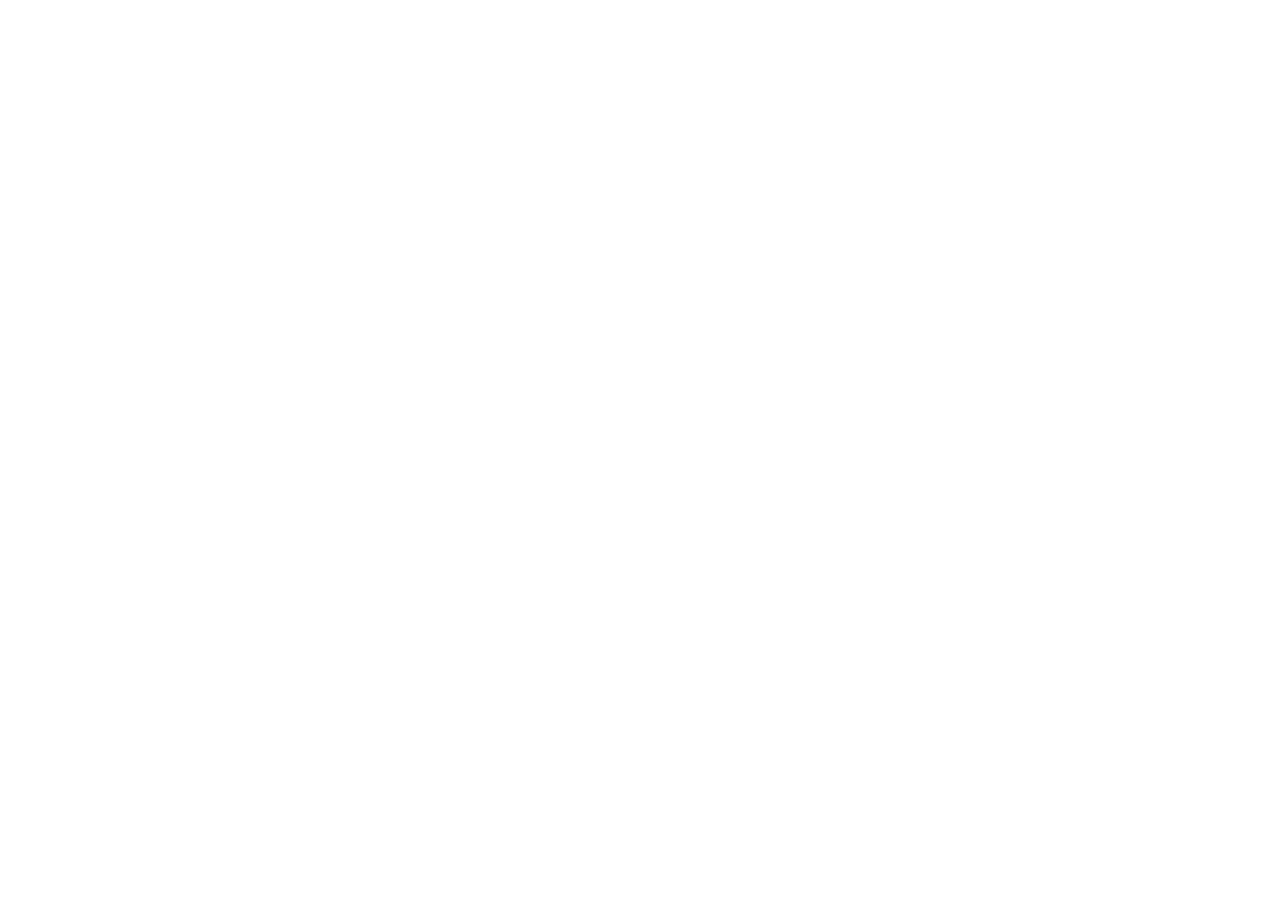
==== commit efcfb3a1: "Deploying to main from @ mars05/crud-hub@9fc4a318ab63df547ad39b800ddf57cc860299cc 🚀" ====
--- a/docs/index.html
+++ b/docs/index.html
@@ -3,31 +3,13 @@
   <head>
     <meta charset="utf-8">
     <meta name="viewport" content="width=device-width,initial-scale=1">
-    <meta name="generator" content="VuePress 2.0.0-beta.37">
-    <style>
-      :root {
-        --c-bg: #fff;
-      }
-      html.dark {
-        --c-bg: #22272e;
-      }
-      html, body {
-        background-color: var(--c-bg);
-      }
-    </style>
-    <script>
-      const userMode = localStorage.getItem('vuepress-color-scheme');
-			const systemDarkMode = window.matchMedia && window.matchMedia('(prefers-color-scheme: dark)').matches;
-			if (userMode === 'dark' || (userMode !== 'light' && systemDarkMode)) {
-				document.documentElement.classList.toggle('dark', true);
-			}
-    </script>
+    <meta name="generator" content="VuePress 2.0.0-beta.48">
     <title>首页 | Crud Hub 在线文档</title><meta name="description" content="CRUD 代码生成平台">
-    <link rel="modulepreload" href="/docs/assets/app.2ab7a859.js"><link rel="modulepreload" href="/docs/assets/index.html.132dac12.js"><link rel="modulepreload" href="/docs/assets/index.html.55f1cb4c.js">
-    <link rel="stylesheet" href="/docs/assets/style.35320cc7.css">
+    <link rel="modulepreload" href="/docs/assets/app.0b647c9d.js"><link rel="modulepreload" href="/docs/assets/index.html.f4f73456.js"><link rel="modulepreload" href="/docs/assets/plugin-vue_export-helper.21dcd24c.js"><link rel="modulepreload" href="/docs/assets/index.html.5c49cd37.js"><link rel="prefetch" href="/docs/assets/index.html.5a0aad93.js"><link rel="prefetch" href="/docs/assets/getting-started.html.f47a3989.js"><link rel="prefetch" href="/docs/assets/idea.html.d2623ab4.js"><link rel="prefetch" href="/docs/assets/file.html.e86a2e96.js"><link rel="prefetch" href="/docs/assets/project.html.c8db209a.js"><link rel="prefetch" href="/docs/assets/var.html.6671f2d4.js"><link rel="prefetch" href="/docs/assets/404.html.8338caf2.js"><link rel="prefetch" href="/docs/assets/index.html.405e74ee.js"><link rel="prefetch" href="/docs/assets/getting-started.html.7479e364.js"><link rel="prefetch" href="/docs/assets/idea.html.6042535f.js"><link rel="prefetch" href="/docs/assets/file.html.ebf86c27.js"><link rel="prefetch" href="/docs/assets/project.html.02367637.js"><link rel="prefetch" href="/docs/assets/var.html.a3a993ee.js"><link rel="prefetch" href="/docs/assets/404.html.18bfcbbe.js">
+    
   </head>
   <body>
-    <div id="app"><!--[--><div class="theme-container no-sidebar"><!--[--><header ref_key="navbar" class="navbar"><div class="toggle-sidebar-button" title="切换侧边栏" aria-expanded="false" role="button" tabindex="0"><div class="icon" aria-hidden="true"><span></span><span></span><span></span></div></div><span><a aria-current="page" href="/docs/" class="router-link-active router-link-exact-active"><img class="logo" src="/docs/images/hero.png" alt="Crud Hub 在线文档"><span class="site-name can-hide">Crud Hub 在线文档</span></a></span><div class="navbar-items-wrapper" style=""><!--[--><!--]--><nav class="navbar-items can-hide"><!--[--><div class="navbar-item"><a href="/docs/guide/" class="" aria-label="指南"><!--[--><!--]--> 指南 <!--[--><!--]--></a></div><div class="navbar-item"><div class="navbar-dropdown-wrapper"><button class="navbar-dropdown-title" type="button" aria-label="模板制作"><span class="title">模板制作</span><span class="arrow down"></span></button><button class="navbar-dropdown-title-mobile" type="button" aria-label="模板制作"><span class="title">模板制作</span><span class="right arrow"></span></button><!--[--><ul style="display:none;" class="navbar-dropdown"><!--[--><li class="navbar-dropdown-item"><a href="/docs/template/project.html" class="" aria-label="项目模板"><!--[--><!--]--> 项目模板 <!--[--><!--]--></a></li><li class="navbar-dropdown-item"><a href="/docs/template/file.html" class="" aria-label="文件模板"><!--[--><!--]--> 文件模板 <!--[--><!--]--></a></li><!--]--></ul><!--]--></div></div><div class="navbar-item"><div class="navbar-dropdown-wrapper"><button class="navbar-dropdown-title" type="button" aria-label="插件"><span class="title">插件</span><span class="arrow down"></span></button><button class="navbar-dropdown-title-mobile" type="button" aria-label="插件"><span class="title">插件</span><span class="right arrow"></span></button><!--[--><ul style="display:none;" class="navbar-dropdown"><!--[--><li class="navbar-dropdown-item"><a href="/docs/plugin/idea.html" class="" aria-label="crud-intellij-plugin"><!--[--><!--]--> crud-intellij-plugin <!--[--><!--]--></a></li><!--]--></ul><!--]--></div></div><div class="navbar-item"><a class="external-link" href="https://github.com/mars05/crud-hub" rel="noopener noreferrer" target="_blank" aria-label="GitHub"><!--[--><!--]--> GitHub <span><svg class="external-link-icon" xmlns="http://www.w3.org/2000/svg" aria-hidden="true" focusable="false" x="0px" y="0px" viewbox="0 0 100 100" width="15" height="15"><path fill="currentColor" d="M18.8,85.1h56l0,0c2.2,0,4-1.8,4-4v-32h-8v28h-48v-48h28v-8h-32l0,0c-2.2,0-4,1.8-4,4v56C14.8,83.3,16.6,85.1,18.8,85.1z"></path><polygon fill="currentColor" points="45.7,48.7 51.3,54.3 77.2,28.5 77.2,37.2 85.2,37.2 85.2,14.9 62.8,14.9 62.8,22.9 71.5,22.9"></polygon></svg><span class="external-link-icon-sr-only">在新窗口打开</span></span><!--[--><!--]--></a></div><!--]--></nav><!--[--><!--]--><button class="toggle-dark-button" title="切换夜间模式"><svg style="" class="icon" focusable="false" viewBox="0 0 32 32"><path d="M16 12.005a4 4 0 1 1-4 4a4.005 4.005 0 0 1 4-4m0-2a6 6 0 1 0 6 6a6 6 0 0 0-6-6z" fill="currentColor"></path><path d="M5.394 6.813l1.414-1.415l3.506 3.506L8.9 10.318z" fill="currentColor"></path><path d="M2 15.005h5v2H2z" fill="currentColor"></path><path d="M5.394 25.197L8.9 21.691l1.414 1.415l-3.506 3.505z" fill="currentColor"></path><path d="M15 25.005h2v5h-2z" fill="currentColor"></path><path d="M21.687 23.106l1.414-1.415l3.506 3.506l-1.414 1.414z" fill="currentColor"></path><path d="M25 15.005h5v2h-5z" fill="currentColor"></path><path d="M21.687 8.904l3.506-3.506l1.414 1.415l-3.506 3.505z" fill="currentColor"></path><path d="M15 2.005h2v5h-2z" fill="currentColor"></path></svg><svg style="display:none;" class="icon" focusable="false" viewBox="0 0 32 32"><path d="M13.502 5.414a15.075 15.075 0 0 0 11.594 18.194a11.113 11.113 0 0 1-7.975 3.39c-.138 0-.278.005-.418 0a11.094 11.094 0 0 1-3.2-21.584M14.98 3a1.002 1.002 0 0 0-.175.016a13.096 13.096 0 0 0 1.825 25.981c.164.006.328 0 .49 0a13.072 13.072 0 0 0 10.703-5.555a1.01 1.01 0 0 0-.783-1.565A13.08 13.08 0 0 1 15.89 4.38A1.015 1.015 0 0 0 14.98 3z" fill="currentColor"></path></svg></button><form class="search-box" role="search"><input type="search" placeholder autocomplete="off" spellcheck="false" value><!----></form></div></header><!--]--><div class="sidebar-mask"></div><!--[--><aside class="sidebar"><nav class="navbar-items"><!--[--><div class="navbar-item"><a href="/docs/guide/" class="" aria-label="指南"><!--[--><!--]--> 指南 <!--[--><!--]--></a></div><div class="navbar-item"><div class="navbar-dropdown-wrapper"><button class="navbar-dropdown-title" type="button" aria-label="模板制作"><span class="title">模板制作</span><span class="arrow down"></span></button><button class="navbar-dropdown-title-mobile" type="button" aria-label="模板制作"><span class="title">模板制作</span><span class="right arrow"></span></button><!--[--><ul style="display:none;" class="navbar-dropdown"><!--[--><li class="navbar-dropdown-item"><a href="/docs/template/project.html" class="" aria-label="项目模板"><!--[--><!--]--> 项目模板 <!--[--><!--]--></a></li><li class="navbar-dropdown-item"><a href="/docs/template/file.html" class="" aria-label="文件模板"><!--[--><!--]--> 文件模板 <!--[--><!--]--></a></li><!--]--></ul><!--]--></div></div><div class="navbar-item"><div class="navbar-dropdown-wrapper"><button class="navbar-dropdown-title" type="button" aria-label="插件"><span class="title">插件</span><span class="arrow down"></span></button><button class="navbar-dropdown-title-mobile" type="button" aria-label="插件"><span class="title">插件</span><span class="right arrow"></span></button><!--[--><ul style="display:none;" class="navbar-dropdown"><!--[--><li class="navbar-dropdown-item"><a href="/docs/plugin/idea.html" class="" aria-label="crud-intellij-plugin"><!--[--><!--]--> crud-intellij-plugin <!--[--><!--]--></a></li><!--]--></ul><!--]--></div></div><div class="navbar-item"><a class="external-link" href="https://github.com/mars05/crud-hub" rel="noopener noreferrer" target="_blank" aria-label="GitHub"><!--[--><!--]--> GitHub <span><svg class="external-link-icon" xmlns="http://www.w3.org/2000/svg" aria-hidden="true" focusable="false" x="0px" y="0px" viewbox="0 0 100 100" width="15" height="15"><path fill="currentColor" d="M18.8,85.1h56l0,0c2.2,0,4-1.8,4-4v-32h-8v28h-48v-48h28v-8h-32l0,0c-2.2,0-4,1.8-4,4v56C14.8,83.3,16.6,85.1,18.8,85.1z"></path><polygon fill="currentColor" points="45.7,48.7 51.3,54.3 77.2,28.5 77.2,37.2 85.2,37.2 85.2,14.9 62.8,14.9 62.8,22.9 71.5,22.9"></polygon></svg><span class="external-link-icon-sr-only">在新窗口打开</span></span><!--[--><!--]--></a></div><!--]--></nav><!--[--><!--]--><!----><!--[--><!--]--></aside><!--]--><!--[--><main class="home"><header class="hero"><img src="/docs/images/hero.png" alt="Crud Hub 在线文档"><h1 id="main-title">Crud Hub 在线文档</h1><p class="description">CRUD 代码生成平台</p><p class="actions"><!--[--><a href="/docs/guide/getting-started.html" class="action-button primary" aria-label="快速上手"><!--[--><!--]--> 快速上手 <!--[--><!--]--></a><a href="/docs/guide/" class="action-button secondary" aria-label="项目简介"><!--[--><!--]--> 项目简介 <!--[--><!--]--></a><!--]--></p></header><div class="features"><!--[--><div class="feature"><h2>代码生成</h2><p>从数据库表结构或DDL来进行项目生成和代码生成，并支持生成结果的在线预览。</p></div><div class="feature"><h2>模板管理</h2><p>以项目维度在线维护代码模板，大佬们可以根据喜好制作不同的项目模板。</p></div><div class="feature"><h2>插件</h2><p>提供IntelliJ IDEA插件，方便大佬们愉快的摸鱼🐟。</p></div><!--]--></div><div class="theme-default-content custom"></div><!--[--><div class="footer">MIT Licensed | Copyright © 2022-present Mars05</div><!--]--></main><!--]--></div><!----><!--]--></div>
-    <script type="module" src="/docs/assets/app.2ab7a859.js" defer></script>
+    <div id="app"><!--[--><Layout></Layout><!--]--></div>
+    <script type="module" src="/docs/assets/app.0b647c9d.js" defer></script>
   </body>
 </html>
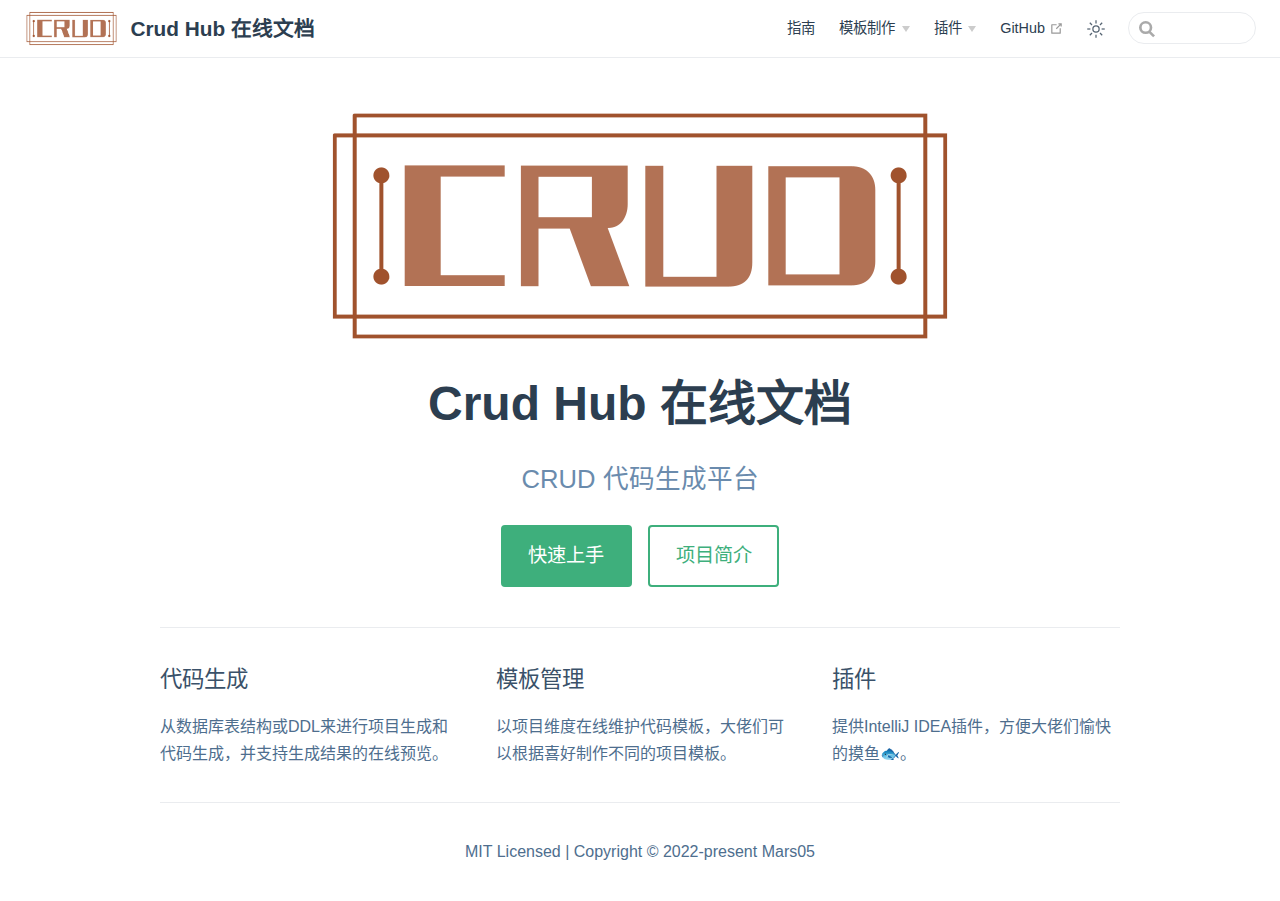
==== commit 0c36cd3a: "Deploying to main from @ mars05/crud-hub@da5e9ff5dcb13e782c0d33ce2568db4d0cde35a5 🚀" ====
--- a/docs/index.html
+++ b/docs/index.html
@@ -4,12 +4,30 @@
     <meta charset="utf-8">
     <meta name="viewport" content="width=device-width,initial-scale=1">
     <meta name="generator" content="VuePress 2.0.0-beta.48">
+    <style>
+      :root {
+        --c-bg: #fff;
+      }
+      html.dark {
+        --c-bg: #22272e;
+      }
+      html, body {
+        background-color: var(--c-bg);
+      }
+    </style>
+    <script>
+      const userMode = localStorage.getItem('vuepress-color-scheme');
+			const systemDarkMode = window.matchMedia && window.matchMedia('(prefers-color-scheme: dark)').matches;
+			if (userMode === 'dark' || (userMode !== 'light' && systemDarkMode)) {
+				document.documentElement.classList.toggle('dark', true);
+			}
+    </script>
     <title>首页 | Crud Hub 在线文档</title><meta name="description" content="CRUD 代码生成平台">
-    <link rel="modulepreload" href="/docs/assets/app.0b647c9d.js"><link rel="modulepreload" href="/docs/assets/index.html.f4f73456.js"><link rel="modulepreload" href="/docs/assets/plugin-vue_export-helper.21dcd24c.js"><link rel="modulepreload" href="/docs/assets/index.html.5c49cd37.js"><link rel="prefetch" href="/docs/assets/index.html.5a0aad93.js"><link rel="prefetch" href="/docs/assets/getting-started.html.f47a3989.js"><link rel="prefetch" href="/docs/assets/idea.html.d2623ab4.js"><link rel="prefetch" href="/docs/assets/file.html.e86a2e96.js"><link rel="prefetch" href="/docs/assets/project.html.c8db209a.js"><link rel="prefetch" href="/docs/assets/var.html.6671f2d4.js"><link rel="prefetch" href="/docs/assets/404.html.8338caf2.js"><link rel="prefetch" href="/docs/assets/index.html.405e74ee.js"><link rel="prefetch" href="/docs/assets/getting-started.html.7479e364.js"><link rel="prefetch" href="/docs/assets/idea.html.6042535f.js"><link rel="prefetch" href="/docs/assets/file.html.ebf86c27.js"><link rel="prefetch" href="/docs/assets/project.html.02367637.js"><link rel="prefetch" href="/docs/assets/var.html.a3a993ee.js"><link rel="prefetch" href="/docs/assets/404.html.18bfcbbe.js">
-    
+    <link rel="modulepreload" href="/docs/assets/app.68cc8425.js"><link rel="modulepreload" href="/docs/assets/index.html.91210aad.js"><link rel="modulepreload" href="/docs/assets/index.html.9c8fe54c.js"><link rel="prefetch" href="/docs/assets/index.html.a9bda2e7.js"><link rel="prefetch" href="/docs/assets/getting-started.html.6d5e7fcd.js"><link rel="prefetch" href="/docs/assets/idea.html.369baa58.js"><link rel="prefetch" href="/docs/assets/file.html.8e87e7c3.js"><link rel="prefetch" href="/docs/assets/project.html.19aba768.js"><link rel="prefetch" href="/docs/assets/var.html.6889f048.js"><link rel="prefetch" href="/docs/assets/404.html.265028f6.js"><link rel="prefetch" href="/docs/assets/index.html.89d11514.js"><link rel="prefetch" href="/docs/assets/getting-started.html.dbd15289.js"><link rel="prefetch" href="/docs/assets/idea.html.ee219a5a.js"><link rel="prefetch" href="/docs/assets/file.html.be6578d7.js"><link rel="prefetch" href="/docs/assets/project.html.013ac6cd.js"><link rel="prefetch" href="/docs/assets/var.html.264e48df.js"><link rel="prefetch" href="/docs/assets/404.html.50243c41.js"><link rel="prefetch" href="/docs/assets/404.f1fee4a2.js"><link rel="prefetch" href="/docs/assets/Layout.c944c611.js">
+    <link rel="stylesheet" href="/docs/assets/style.42efc232.css">
   </head>
   <body>
-    <div id="app"><!--[--><Layout></Layout><!--]--></div>
-    <script type="module" src="/docs/assets/app.0b647c9d.js" defer></script>
+    <div id="app"><!--[--><div class="theme-container no-sidebar"><!--[--><header class="navbar"><div class="toggle-sidebar-button" title="切换侧边栏" aria-expanded="false" role="button" tabindex="0"><div class="icon" aria-hidden="true"><span></span><span></span><span></span></div></div><span><a aria-current="page" href="/docs/" class="router-link-active router-link-exact-active"><img class="logo" src="/docs/images/hero.png" alt="Crud Hub 在线文档"><span class="site-name can-hide">Crud Hub 在线文档</span></a></span><div class="navbar-items-wrapper" style=""><!--[--><!--]--><nav class="navbar-items can-hide"><!--[--><div class="navbar-item"><a href="/docs/guide/" class="" aria-label="指南"><!--[--><!--]--> 指南 <!--[--><!--]--></a></div><div class="navbar-item"><div class="navbar-dropdown-wrapper"><button class="navbar-dropdown-title" type="button" aria-label="模板制作"><span class="title">模板制作</span><span class="arrow down"></span></button><button class="navbar-dropdown-title-mobile" type="button" aria-label="模板制作"><span class="title">模板制作</span><span class="right arrow"></span></button><ul style="display:none;" class="navbar-dropdown"><!--[--><li class="navbar-dropdown-item"><a href="/docs/template/project.html" class="" aria-label="项目模板"><!--[--><!--]--> 项目模板 <!--[--><!--]--></a></li><li class="navbar-dropdown-item"><a href="/docs/template/file.html" class="" aria-label="文件模板"><!--[--><!--]--> 文件模板 <!--[--><!--]--></a></li><!--]--></ul></div></div><div class="navbar-item"><div class="navbar-dropdown-wrapper"><button class="navbar-dropdown-title" type="button" aria-label="插件"><span class="title">插件</span><span class="arrow down"></span></button><button class="navbar-dropdown-title-mobile" type="button" aria-label="插件"><span class="title">插件</span><span class="right arrow"></span></button><ul style="display:none;" class="navbar-dropdown"><!--[--><li class="navbar-dropdown-item"><a href="/docs/plugin/idea.html" class="" aria-label="crud-intellij-plugin"><!--[--><!--]--> crud-intellij-plugin <!--[--><!--]--></a></li><!--]--></ul></div></div><div class="navbar-item"><a class="external-link" href="https://github.com/mars05/crud-hub" rel="noopener noreferrer" target="_blank" aria-label="GitHub"><!--[--><!--]--> GitHub <span><svg class="external-link-icon" xmlns="http://www.w3.org/2000/svg" aria-hidden="true" focusable="false" x="0px" y="0px" viewbox="0 0 100 100" width="15" height="15"><path fill="currentColor" d="M18.8,85.1h56l0,0c2.2,0,4-1.8,4-4v-32h-8v28h-48v-48h28v-8h-32l0,0c-2.2,0-4,1.8-4,4v56C14.8,83.3,16.6,85.1,18.8,85.1z"></path><polygon fill="currentColor" points="45.7,48.7 51.3,54.3 77.2,28.5 77.2,37.2 85.2,37.2 85.2,14.9 62.8,14.9 62.8,22.9 71.5,22.9"></polygon></svg><span class="external-link-icon-sr-only">在新窗口打开</span></span><!--[--><!--]--></a></div><!--]--></nav><!--[--><!--]--><button class="toggle-color-mode-button" title="toggle color mode"><svg style="" class="icon" focusable="false" viewBox="0 0 32 32"><path d="M16 12.005a4 4 0 1 1-4 4a4.005 4.005 0 0 1 4-4m0-2a6 6 0 1 0 6 6a6 6 0 0 0-6-6z" fill="currentColor"></path><path d="M5.394 6.813l1.414-1.415l3.506 3.506L8.9 10.318z" fill="currentColor"></path><path d="M2 15.005h5v2H2z" fill="currentColor"></path><path d="M5.394 25.197L8.9 21.691l1.414 1.415l-3.506 3.505z" fill="currentColor"></path><path d="M15 25.005h2v5h-2z" fill="currentColor"></path><path d="M21.687 23.106l1.414-1.415l3.506 3.506l-1.414 1.414z" fill="currentColor"></path><path d="M25 15.005h5v2h-5z" fill="currentColor"></path><path d="M21.687 8.904l3.506-3.506l1.414 1.415l-3.506 3.505z" fill="currentColor"></path><path d="M15 2.005h2v5h-2z" fill="currentColor"></path></svg><svg style="display:none;" class="icon" focusable="false" viewBox="0 0 32 32"><path d="M13.502 5.414a15.075 15.075 0 0 0 11.594 18.194a11.113 11.113 0 0 1-7.975 3.39c-.138 0-.278.005-.418 0a11.094 11.094 0 0 1-3.2-21.584M14.98 3a1.002 1.002 0 0 0-.175.016a13.096 13.096 0 0 0 1.825 25.981c.164.006.328 0 .49 0a13.072 13.072 0 0 0 10.703-5.555a1.01 1.01 0 0 0-.783-1.565A13.08 13.08 0 0 1 15.89 4.38A1.015 1.015 0 0 0 14.98 3z" fill="currentColor"></path></svg></button><form class="search-box" role="search"><input type="search" placeholder autocomplete="off" spellcheck="false" value><!----></form></div></header><!--]--><div class="sidebar-mask"></div><!--[--><aside class="sidebar"><nav class="navbar-items"><!--[--><div class="navbar-item"><a href="/docs/guide/" class="" aria-label="指南"><!--[--><!--]--> 指南 <!--[--><!--]--></a></div><div class="navbar-item"><div class="navbar-dropdown-wrapper"><button class="navbar-dropdown-title" type="button" aria-label="模板制作"><span class="title">模板制作</span><span class="arrow down"></span></button><button class="navbar-dropdown-title-mobile" type="button" aria-label="模板制作"><span class="title">模板制作</span><span class="right arrow"></span></button><ul style="display:none;" class="navbar-dropdown"><!--[--><li class="navbar-dropdown-item"><a href="/docs/template/project.html" class="" aria-label="项目模板"><!--[--><!--]--> 项目模板 <!--[--><!--]--></a></li><li class="navbar-dropdown-item"><a href="/docs/template/file.html" class="" aria-label="文件模板"><!--[--><!--]--> 文件模板 <!--[--><!--]--></a></li><!--]--></ul></div></div><div class="navbar-item"><div class="navbar-dropdown-wrapper"><button class="navbar-dropdown-title" type="button" aria-label="插件"><span class="title">插件</span><span class="arrow down"></span></button><button class="navbar-dropdown-title-mobile" type="button" aria-label="插件"><span class="title">插件</span><span class="right arrow"></span></button><ul style="display:none;" class="navbar-dropdown"><!--[--><li class="navbar-dropdown-item"><a href="/docs/plugin/idea.html" class="" aria-label="crud-intellij-plugin"><!--[--><!--]--> crud-intellij-plugin <!--[--><!--]--></a></li><!--]--></ul></div></div><div class="navbar-item"><a class="external-link" href="https://github.com/mars05/crud-hub" rel="noopener noreferrer" target="_blank" aria-label="GitHub"><!--[--><!--]--> GitHub <span><svg class="external-link-icon" xmlns="http://www.w3.org/2000/svg" aria-hidden="true" focusable="false" x="0px" y="0px" viewbox="0 0 100 100" width="15" height="15"><path fill="currentColor" d="M18.8,85.1h56l0,0c2.2,0,4-1.8,4-4v-32h-8v28h-48v-48h28v-8h-32l0,0c-2.2,0-4,1.8-4,4v56C14.8,83.3,16.6,85.1,18.8,85.1z"></path><polygon fill="currentColor" points="45.7,48.7 51.3,54.3 77.2,28.5 77.2,37.2 85.2,37.2 85.2,14.9 62.8,14.9 62.8,22.9 71.5,22.9"></polygon></svg><span class="external-link-icon-sr-only">在新窗口打开</span></span><!--[--><!--]--></a></div><!--]--></nav><!--[--><!--]--><!----><!--[--><!--]--></aside><!--]--><!--[--><main class="home"><header class="hero"><img src="/docs/images/hero.png" alt="Crud Hub 在线文档"><h1 id="main-title">Crud Hub 在线文档</h1><p class="description">CRUD 代码生成平台</p><p class="actions"><!--[--><a href="/docs/guide/getting-started.html" class="action-button primary" aria-label="快速上手"><!--[--><!--]--> 快速上手 <!--[--><!--]--></a><a href="/docs/guide/" class="action-button secondary" aria-label="项目简介"><!--[--><!--]--> 项目简介 <!--[--><!--]--></a><!--]--></p></header><div class="features"><!--[--><div class="feature"><h2>代码生成</h2><p>从数据库表结构或DDL来进行项目生成和代码生成，并支持生成结果的在线预览。</p></div><div class="feature"><h2>模板管理</h2><p>以项目维度在线维护代码模板，大佬们可以根据喜好制作不同的项目模板。</p></div><div class="feature"><h2>插件</h2><p>提供IntelliJ IDEA插件，方便大佬们愉快的摸鱼🐟。</p></div><!--]--></div><div class="theme-default-content"><div></div></div><!--[--><div class="footer">MIT Licensed | Copyright © 2022-present Mars05</div><!--]--></main><!--]--></div><!----><!--]--></div>
+    <script type="module" src="/docs/assets/app.68cc8425.js" defer></script>
   </body>
 </html>
--- a/docs/assets/style.42efc232.css
+++ b/docs/assets/style.42efc232.css
@@ -0,0 +1 @@
+:root{--back-to-top-z-index: 5;--back-to-top-color: #3eaf7c;--back-to-top-color-hover: #71cda3}.back-to-top{cursor:pointer;position:fixed;bottom:2rem;right:2.5rem;width:2rem;height:1.2rem;background-color:var(--back-to-top-color);-webkit-mask:url(/docs/assets/back-to-top.8efcbe56.svg) no-repeat;mask:url(/docs/assets/back-to-top.8efcbe56.svg) no-repeat;z-index:var(--back-to-top-z-index)}.back-to-top:hover{background-color:var(--back-to-top-color-hover)}@media (max-width: 959px){.back-to-top{display:none}}.back-to-top-enter-active,.back-to-top-leave-active{transition:opacity .3s}.back-to-top-enter-from,.back-to-top-leave-to{opacity:0}:root{--external-link-icon-color: #aaa}.external-link-icon{position:relative;display:inline-block;color:var(--external-link-icon-color);vertical-align:middle;top:-1px}.external-link-icon-sr-only{position:absolute;width:1px;height:1px;padding:0;margin:-1px;overflow:hidden;clip:rect(0,0,0,0);white-space:nowrap;border-width:0;-webkit-user-select:none;-moz-user-select:none;-ms-user-select:none;user-select:none}:root{--medium-zoom-z-index: 100;--medium-zoom-bg-color: #ffffff;--medium-zoom-opacity: 1}.medium-zoom-overlay{background-color:var(--medium-zoom-bg-color)!important;z-index:var(--medium-zoom-z-index)}.medium-zoom-overlay~img{z-index:calc(var(--medium-zoom-z-index) + 1)}.medium-zoom--opened .medium-zoom-overlay{opacity:var(--medium-zoom-opacity)}:root{--nprogress-color: #29d;--nprogress-z-index: 1031}#nprogress{pointer-events:none}#nprogress .bar{background:var(--nprogress-color);position:fixed;z-index:var(--nprogress-z-index);top:0;left:0;width:100%;height:2px}:root{--c-brand: #3eaf7c;--c-brand-light: #4abf8a;--c-bg: #ffffff;--c-bg-light: #f3f4f5;--c-bg-lighter: #eeeeee;--c-bg-navbar: var(--c-bg);--c-bg-sidebar: var(--c-bg);--c-bg-arrow: #cccccc;--c-text: #2c3e50;--c-text-accent: var(--c-brand);--c-text-light: #3a5169;--c-text-lighter: #4e6e8e;--c-text-lightest: #6a8bad;--c-text-quote: #999999;--c-border: #eaecef;--c-border-dark: #dfe2e5;--c-tip: #42b983;--c-tip-bg: var(--c-bg-light);--c-tip-title: var(--c-text);--c-tip-text: var(--c-text);--c-tip-text-accent: var(--c-text-accent);--c-warning: #e7c000;--c-warning-bg: #fffae3;--c-warning-title: #ad9000;--c-warning-text: #746000;--c-warning-text-accent: var(--c-text);--c-danger: #cc0000;--c-danger-bg: #ffe0e0;--c-danger-title: #990000;--c-danger-text: #660000;--c-danger-text-accent: var(--c-text);--c-details-bg: #eeeeee;--c-badge-tip: var(--c-tip);--c-badge-warning: var(--c-warning);--c-badge-danger: var(--c-danger);--t-color: .3s ease;--t-transform: .3s ease;--code-bg-color: #282c34;--code-hl-bg-color: rgba(0, 0, 0, .66);--code-ln-color: #9e9e9e;--code-ln-wrapper-width: 3.5rem;--font-family: -apple-system, BlinkMacSystemFont, "Segoe UI", Roboto, Oxygen, Ubuntu, Cantarell, "Fira Sans", "Droid Sans", "Helvetica Neue", sans-serif;--font-family-code: Consolas, Monaco, "Andale Mono", "Ubuntu Mono", monospace;--navbar-height: 3.6rem;--navbar-padding-v: .7rem;--navbar-padding-h: 1.5rem;--sidebar-width: 20rem;--sidebar-width-mobile: calc(var(--sidebar-width) * .82);--content-width: 740px;--homepage-width: 960px}.back-to-top{--back-to-top-color: var(--c-brand);--back-to-top-color-hover: var(--c-brand-light)}.DocSearch{--docsearch-primary-color: var(--c-brand);--docsearch-text-color: var(--c-text);--docsearch-highlight-color: var(--c-brand);--docsearch-muted-color: var(--c-text-quote);--docsearch-container-background: rgba(9, 10, 17, .8);--docsearch-modal-background: var(--c-bg-light);--docsearch-searchbox-background: var(--c-bg-lighter);--docsearch-searchbox-focus-background: var(--c-bg);--docsearch-searchbox-shadow: inset 0 0 0 2px var(--c-brand);--docsearch-hit-color: var(--c-text-light);--docsearch-hit-active-color: var(--c-bg);--docsearch-hit-background: var(--c-bg);--docsearch-hit-shadow: 0 1px 3px 0 var(--c-border-dark);--docsearch-footer-background: var(--c-bg)}.external-link-icon{--external-link-icon-color: var(--c-text-quote)}.medium-zoom-overlay{--medium-zoom-bg-color: var(--c-bg)}#nprogress{--nprogress-color: var(--c-brand)}.pwa-popup{--pwa-popup-text-color: var(--c-text);--pwa-popup-bg-color: var(--c-bg);--pwa-popup-border-color: var(--c-brand);--pwa-popup-shadow: 0 4px 16px var(--c-brand);--pwa-popup-btn-text-color: var(--c-bg);--pwa-popup-btn-bg-color: var(--c-brand);--pwa-popup-btn-hover-bg-color: var(--c-brand-light)}.search-box{--search-bg-color: var(--c-bg);--search-accent-color: var(--c-brand);--search-text-color: var(--c-text);--search-border-color: var(--c-border);--search-item-text-color: var(--c-text-lighter);--search-item-focus-bg-color: var(--c-bg-light)}html.dark{--c-brand: #3aa675;--c-brand-light: #349469;--c-bg: #22272e;--c-bg-light: #2b313a;--c-bg-lighter: #262c34;--c-text: #adbac7;--c-text-light: #96a7b7;--c-text-lighter: #8b9eb0;--c-text-lightest: #8094a8;--c-border: #3e4c5a;--c-border-dark: #34404c;--c-tip: #318a62;--c-warning: #ceab00;--c-warning-bg: #7e755b;--c-warning-title: #ceac03;--c-warning-text: #362e00;--c-danger: #940000;--c-danger-bg: #806161;--c-danger-title: #610000;--c-danger-text: #3a0000;--c-details-bg: #323843;--code-hl-bg-color: #363b46}html.dark .DocSearch{--docsearch-logo-color: var(--c-text);--docsearch-modal-shadow: inset 1px 1px 0 0 #2c2e40, 0 3px 8px 0 #000309;--docsearch-key-shadow: inset 0 -2px 0 0 #282d55, inset 0 0 1px 1px #51577d, 0 2px 2px 0 rgba(3, 4, 9, .3);--docsearch-key-gradient: linear-gradient(-225deg, #444950, #1c1e21);--docsearch-footer-shadow: inset 0 1px 0 0 rgba(73, 76, 106, .5), 0 -4px 8px 0 rgba(0, 0, 0, .2)}html,body{padding:0;margin:0;background-color:var(--c-bg);transition:background-color var(--t-color)}html.dark{color-scheme:dark}html{font-size:16px}body{font-family:var(--font-family);-webkit-font-smoothing:antialiased;-moz-osx-font-smoothing:grayscale;font-size:1rem;color:var(--c-text)}a{font-weight:500;color:var(--c-text-accent);text-decoration:none;overflow-wrap:break-word}p a code{font-weight:400;color:var(--c-text-accent)}kbd{font-family:var(--font-family-code);color:var(--c-text);background:var(--c-bg-lighter);border:solid .15rem var(--c-border-dark);border-bottom:solid .25rem var(--c-border-dark);border-radius:.15rem;padding:0 .15em}code{font-family:var(--font-family-code);color:var(--c-text-lighter);padding:.25rem .5rem;margin:0;font-size:.85em;background-color:var(--c-bg-lighter);border-radius:3px;overflow-wrap:break-word;transition:background-color var(--t-color)}blockquote{font-size:1rem;color:var(--c-text-quote);border-left:.2rem solid var(--c-border-dark);margin:1rem 0;padding:.25rem 0 .25rem 1rem}blockquote>p{margin:0}ul,ol{padding-left:1.2em}strong{font-weight:600}h1,h2,h3,h4,h5,h6{font-weight:600;line-height:1.25}h1:focus-visible,h2:focus-visible,h3:focus-visible,h4:focus-visible,h5:focus-visible,h6:focus-visible{outline:none}h1:hover .header-anchor,h2:hover .header-anchor,h3:hover .header-anchor,h4:hover .header-anchor,h5:hover .header-anchor,h6:hover .header-anchor{opacity:1}h1{font-size:2.2rem}h2{font-size:1.65rem;padding-bottom:.3rem;border-bottom:1px solid var(--c-border);transition:border-color var(--t-color)}h3{font-size:1.35rem}h4{font-size:1.15rem}h5{font-size:1.05rem}h6{font-size:1rem}a.header-anchor{font-size:.85em;float:left;margin-left:-.87em;padding-right:.23em;margin-top:.125em;opacity:0}a.header-anchor:hover{text-decoration:none}a.header-anchor:focus-visible{opacity:1}p,ul,ol{line-height:1.7}hr{border:0;border-top:1px solid var(--c-border)}table{border-collapse:collapse;margin:1rem 0;display:block;overflow-x:auto;transition:border-color var(--t-color)}tr{border-top:1px solid var(--c-border-dark);transition:border-color var(--t-color)}tr:nth-child(2n){background-color:var(--c-bg-light);transition:background-color var(--t-color)}th,td{padding:.6em 1em;border:1px solid var(--c-border-dark);transition:border-color var(--t-color)}.arrow{display:inline-block;width:0;height:0}.arrow.up{border-left:4px solid transparent;border-right:4px solid transparent;border-bottom:6px solid var(--c-bg-arrow)}.arrow.down{border-left:4px solid transparent;border-right:4px solid transparent;border-top:6px solid var(--c-bg-arrow)}.arrow.right{border-top:4px solid transparent;border-bottom:4px solid transparent;border-left:6px solid var(--c-bg-arrow)}.arrow.left{border-top:4px solid transparent;border-bottom:4px solid transparent;border-right:6px solid var(--c-bg-arrow)}.badge{display:inline-block;font-size:14px;height:18px;line-height:18px;border-radius:3px;padding:0 6px;color:var(--c-bg);vertical-align:top;transition:color var(--t-color),background-color var(--t-color)}.badge.tip{background-color:var(--c-badge-tip)}.badge.warning{background-color:var(--c-badge-warning)}.badge.danger{background-color:var(--c-badge-danger)}.badge+.badge{margin-left:5px}code[class*=language-],pre[class*=language-]{color:#ccc;background:none;font-family:var(--font-family-code);font-size:1em;text-align:left;white-space:pre;word-spacing:normal;word-break:normal;word-wrap:normal;line-height:1.5;-moz-tab-size:4;-o-tab-size:4;tab-size:4;-webkit-hyphens:none;-ms-hyphens:none;hyphens:none}pre[class*=language-]{padding:1em;margin:.5em 0;overflow:auto}:not(pre)>code[class*=language-],pre[class*=language-]{background:#2d2d2d}:not(pre)>code[class*=language-]{padding:.1em;border-radius:.3em;white-space:normal}.token.comment,.token.block-comment,.token.prolog,.token.doctype,.token.cdata{color:#999}.token.punctuation{color:#ccc}.token.tag,.token.attr-name,.token.namespace,.token.deleted{color:#ec5975}.token.function-name{color:#6196cc}.token.boolean,.token.number,.token.function{color:#f08d49}.token.property,.token.class-name,.token.constant,.token.symbol{color:#f8c555}.token.selector,.token.important,.token.atrule,.token.keyword,.token.builtin{color:#cc99cd}.token.string,.token.char,.token.attr-value,.token.regex,.token.variable{color:#7ec699}.token.operator,.token.entity,.token.url{color:#67cdcc}.token.important,.token.bold{font-weight:700}.token.italic{font-style:italic}.token.entity{cursor:help}.token.inserted{color:#3eaf7c}.theme-default-content pre,.theme-default-content pre[class*=language-]{line-height:1.4;padding:1.3rem 1.5rem;margin:.85rem 0;border-radius:6px;overflow:auto}.theme-default-content pre code,.theme-default-content pre[class*=language-] code{color:#fff;padding:0;background-color:transparent;border-radius:0;overflow-wrap:unset;-webkit-font-smoothing:auto;-moz-osx-font-smoothing:auto}.theme-default-content .line-number{font-family:var(--font-family-code)}div[class*=language-]{position:relative;background-color:var(--code-bg-color);border-radius:6px}div[class*=language-]:before{position:absolute;z-index:3;top:.8em;right:1em;font-size:.75rem;color:var(--code-ln-color)}div[class*=language-] pre,div[class*=language-] pre[class*=language-]{background:transparent!important;position:relative;z-index:1}div[class*=language-] .highlight-lines{-webkit-user-select:none;-moz-user-select:none;-ms-user-select:none;user-select:none;padding-top:1.3rem;position:absolute;top:0;left:0;width:100%;line-height:1.4}div[class*=language-] .highlight-lines .highlight-line{background-color:var(--code-hl-bg-color)}div[class*=language-]:not(.line-numbers-mode) .line-numbers{display:none}div[class*=language-].line-numbers-mode .highlight-lines .highlight-line{position:relative}div[class*=language-].line-numbers-mode .highlight-lines .highlight-line:before{content:" ";position:absolute;z-index:2;left:0;top:0;display:block;width:var(--code-ln-wrapper-width);height:100%}div[class*=language-].line-numbers-mode pre{margin-left:var(--code-ln-wrapper-width);padding-left:1rem;vertical-align:middle}div[class*=language-].line-numbers-mode .line-numbers{position:absolute;top:0;width:var(--code-ln-wrapper-width);text-align:center;color:var(--code-ln-color);padding-top:1.25rem;line-height:1.4;counter-reset:line-number}div[class*=language-].line-numbers-mode .line-numbers .line-number{position:relative;z-index:3;-webkit-user-select:none;-moz-user-select:none;-ms-user-select:none;user-select:none;height:1.4em}div[class*=language-].line-numbers-mode .line-numbers .line-number:before{counter-increment:line-number;content:counter(line-number);font-size:.85em}div[class*=language-].line-numbers-mode:after{content:"";position:absolute;top:0;left:0;width:var(--code-ln-wrapper-width);height:100%;border-radius:6px 0 0 6px;border-right:1px solid var(--code-hl-bg-color)}div[class*=language-].ext-c:before{content:"c"}div[class*=language-].ext-cpp:before{content:"cpp"}div[class*=language-].ext-cs:before{content:"cs"}div[class*=language-].ext-css:before{content:"css"}div[class*=language-].ext-dart:before{content:"dart"}div[class*=language-].ext-docker:before{content:"docker"}div[class*=language-].ext-fs:before{content:"fs"}div[class*=language-].ext-go:before{content:"go"}div[class*=language-].ext-html:before{content:"html"}div[class*=language-].ext-java:before{content:"java"}div[class*=language-].ext-js:before{content:"js"}div[class*=language-].ext-json:before{content:"json"}div[class*=language-].ext-kt:before{content:"kt"}div[class*=language-].ext-less:before{content:"less"}div[class*=language-].ext-makefile:before{content:"makefile"}div[class*=language-].ext-md:before{content:"md"}div[class*=language-].ext-php:before{content:"php"}div[class*=language-].ext-py:before{content:"py"}div[class*=language-].ext-rb:before{content:"rb"}div[class*=language-].ext-rs:before{content:"rs"}div[class*=language-].ext-sass:before{content:"sass"}div[class*=language-].ext-scss:before{content:"scss"}div[class*=language-].ext-sh:before{content:"sh"}div[class*=language-].ext-styl:before{content:"styl"}div[class*=language-].ext-ts:before{content:"ts"}div[class*=language-].ext-toml:before{content:"toml"}div[class*=language-].ext-vue:before{content:"vue"}div[class*=language-].ext-yml:before{content:"yml"}@media (max-width: 419px){.theme-default-content div[class*=language-]{margin:.85rem -1.5rem;border-radius:0}}.code-group__nav{margin-top:.85rem;margin-bottom:calc(-1.7rem - 6px);padding-bottom:calc(1.7rem - 6px);padding-left:10px;padding-top:10px;border-top-left-radius:6px;border-top-right-radius:6px;background-color:var(--code-bg-color)}.code-group__ul{margin:auto 0;padding-left:0;display:inline-flex;list-style:none}.code-group__nav-tab{border:0;padding:5px;cursor:pointer;background-color:transparent;font-size:.85em;line-height:1.4;color:#ffffffe6;font-weight:600}.code-group__nav-tab:focus{outline:none}.code-group__nav-tab:focus-visible{outline:1px solid rgba(255,255,255,.9)}.code-group__nav-tab-active{border-bottom:var(--c-brand) 1px solid}@media (max-width: 419px){.code-group__nav{margin-left:-1.5rem;margin-right:-1.5rem;border-radius:0}}.code-group-item{display:none}.code-group-item__active{display:block}.code-group-item>pre{background-color:orange}.custom-container{transition:color var(--t-color),border-color var(--t-color),background-color var(--t-color)}.custom-container .custom-container-title{font-weight:600}.custom-container .custom-container-title:not(:only-child){margin-bottom:-.4rem}.custom-container.tip,.custom-container.warning,.custom-container.danger{padding:.1rem 1.5rem;border-left-width:.5rem;border-left-style:solid;margin:1rem 0}.custom-container.tip{border-color:var(--c-tip);background-color:var(--c-tip-bg);color:var(--c-tip-text)}.custom-container.tip .custom-container-title{color:var(--c-tip-title)}.custom-container.tip a{color:var(--c-tip-text-accent)}.custom-container.warning{border-color:var(--c-warning);background-color:var(--c-warning-bg);color:var(--c-warning-text)}.custom-container.warning .custom-container-title{color:var(--c-warning-title)}.custom-container.warning a{color:var(--c-warning-text-accent)}.custom-container.danger{border-color:var(--c-danger);background-color:var(--c-danger-bg);color:var(--c-danger-text)}.custom-container.danger .custom-container-title{color:var(--c-danger-title)}.custom-container.danger a{color:var(--c-danger-text-accent)}.custom-container.details{display:block;position:relative;border-radius:2px;margin:1.6em 0;padding:1.6em;background-color:var(--c-details-bg)}.custom-container.details h4{margin-top:0}.custom-container.details figure:last-child,.custom-container.details p:last-child{margin-bottom:0;padding-bottom:0}.custom-container.details summary{outline:none;cursor:pointer}.home{padding:var(--navbar-height) 2rem 0;max-width:var(--homepage-width);margin:0 auto;display:block}.home .hero{text-align:center}.home .hero img{max-width:100%;max-height:280px;display:block;margin:3rem auto 1.5rem}.home .hero h1{font-size:3rem}.home .hero h1,.home .hero .description,.home .hero .actions{margin:1.8rem auto}.home .hero .actions{display:flex;flex-wrap:wrap;gap:1rem;justify-content:center}.home .hero .description{max-width:35rem;font-size:1.6rem;line-height:1.3;color:var(--c-text-lightest)}.home .hero .action-button{display:inline-block;font-size:1.2rem;padding:.8rem 1.6rem;border-width:2px;border-style:solid;border-radius:4px;transition:background-color var(--t-color);box-sizing:border-box}.home .hero .action-button.primary{color:var(--c-bg);background-color:var(--c-brand);border-color:var(--c-brand)}.home .hero .action-button.primary:hover{background-color:var(--c-brand-light)}.home .hero .action-button.secondary{color:var(--c-brand);background-color:var(--c-bg);border-color:var(--c-brand)}.home .hero .action-button.secondary:hover{color:var(--c-bg);background-color:var(--c-brand-light)}.home .features{border-top:1px solid var(--c-border);transition:border-color var(--t-color);padding:1.2rem 0;margin-top:2.5rem;display:flex;flex-wrap:wrap;align-items:flex-start;align-content:stretch;justify-content:space-between}.home .feature{flex-grow:1;flex-basis:30%;max-width:30%}.home .feature h2{font-size:1.4rem;font-weight:500;border-bottom:none;padding-bottom:0;color:var(--c-text-light)}.home .feature p{color:var(--c-text-lighter)}.home .theme-default-content{padding:0;margin:0}.home .footer{padding:2.5rem;border-top:1px solid var(--c-border);text-align:center;color:var(--c-text-lighter);transition:border-color var(--t-color)}@media (max-width: 719px){.home .features{flex-direction:column}.home .feature{max-width:100%;padding:0 2.5rem}}@media (max-width: 419px){.home{padding-left:1.5rem;padding-right:1.5rem}.home .hero img{max-height:210px;margin:2rem auto 1.2rem}.home .hero h1{font-size:2rem}.home .hero h1,.home .hero .description,.home .hero .actions{margin:1.2rem auto}.home .hero .description{font-size:1.2rem}.home .hero .action-button{font-size:1rem;padding:.6rem 1.2rem}.home .feature h2{font-size:1.25rem}}.page{padding-top:var(--navbar-height);padding-left:var(--sidebar-width)}.navbar{position:fixed;z-index:20;top:0;left:0;right:0;height:var(--navbar-height);box-sizing:border-box;border-bottom:1px solid var(--c-border);background-color:var(--c-bg-navbar);transition:background-color var(--t-color),border-color var(--t-color)}.sidebar{font-size:16px;width:var(--sidebar-width);position:fixed;z-index:10;margin:0;top:var(--navbar-height);left:0;bottom:0;box-sizing:border-box;border-right:1px solid var(--c-border);overflow-y:auto;scrollbar-width:thin;scrollbar-color:var(--c-brand) var(--c-border);background-color:var(--c-bg-sidebar);transition:transform var(--t-transform),background-color var(--t-color),border-color var(--t-color)}.sidebar::-webkit-scrollbar{width:7px}.sidebar::-webkit-scrollbar-track{background-color:var(--c-border)}.sidebar::-webkit-scrollbar-thumb{background-color:var(--c-brand)}.sidebar-mask{position:fixed;z-index:9;top:0;left:0;width:100vw;height:100vh;display:none}.theme-container.sidebar-open .sidebar-mask{display:block}.theme-container.sidebar-open .navbar>.toggle-sidebar-button .icon span:nth-child(1){transform:rotate(45deg) translate3d(5.5px,5.5px,0)}.theme-container.sidebar-open .navbar>.toggle-sidebar-button .icon span:nth-child(2){transform:scale3d(0,1,1)}.theme-container.sidebar-open .navbar>.toggle-sidebar-button .icon span:nth-child(3){transform:rotate(-45deg) translate3d(6px,-6px,0)}.theme-container.sidebar-open .navbar>.toggle-sidebar-button .icon span:nth-child(1),.theme-container.sidebar-open .navbar>.toggle-sidebar-button .icon span:nth-child(3){transform-origin:center}.theme-container.no-navbar .theme-default-content h1,.theme-container.no-navbar .theme-default-content h2,.theme-container.no-navbar .theme-default-content h3,.theme-container.no-navbar .theme-default-content h4,.theme-container.no-navbar .theme-default-content h5,.theme-container.no-navbar .theme-default-content h6{margin-top:1.5rem;padding-top:0}.theme-container.no-navbar .page{padding-top:0}.theme-container.no-navbar .sidebar{top:0}@media (min-width: 720px){.theme-container.no-sidebar .sidebar{display:none}.theme-container.no-sidebar .page{padding-left:0}}.theme-default-content a:hover{text-decoration:underline}.theme-default-content img{max-width:100%}.theme-default-content h1,.theme-default-content h2,.theme-default-content h3,.theme-default-content h4,.theme-default-content h5,.theme-default-content h6{margin-top:calc(.5rem - var(--navbar-height));padding-top:calc(1rem + var(--navbar-height));margin-bottom:0}.theme-default-content h1:first-child,.theme-default-content h2:first-child,.theme-default-content h3:first-child,.theme-default-content h4:first-child,.theme-default-content h5:first-child,.theme-default-content h6:first-child{margin-bottom:1rem}.theme-default-content h1:first-child+p,.theme-default-content h1:first-child+pre,.theme-default-content h1:first-child+.custom-container,.theme-default-content h2:first-child+p,.theme-default-content h2:first-child+pre,.theme-default-content h2:first-child+.custom-container,.theme-default-content h3:first-child+p,.theme-default-content h3:first-child+pre,.theme-default-content h3:first-child+.custom-container,.theme-default-content h4:first-child+p,.theme-default-content h4:first-child+pre,.theme-default-content h4:first-child+.custom-container,.theme-default-content h5:first-child+p,.theme-default-content h5:first-child+pre,.theme-default-content h5:first-child+.custom-container,.theme-default-content h6:first-child+p,.theme-default-content h6:first-child+pre,.theme-default-content h6:first-child+.custom-container{margin-top:2rem}@media (max-width: 959px){.sidebar{font-size:15px;width:var(--sidebar-width-mobile)}.page{padding-left:var(--sidebar-width-mobile)}}@media (max-width: 719px){.sidebar{top:0;padding-top:var(--navbar-height);transform:translate(-100%)}.page{padding-left:0}.theme-container.sidebar-open .sidebar{transform:translate(0)}.theme-container.no-navbar .sidebar{padding-top:0}}@media (max-width: 419px){h1{font-size:1.9rem}}.navbar{--navbar-line-height: calc( var(--navbar-height) - 2 * var(--navbar-padding-v) );padding:var(--navbar-padding-v) var(--navbar-padding-h);line-height:var(--navbar-line-height)}.navbar .logo{height:var(--navbar-line-height);margin-right:var(--navbar-padding-v);vertical-align:top}.navbar .site-name{font-size:1.3rem;font-weight:600;color:var(--c-text);position:relative}.navbar .navbar-items-wrapper{display:flex;position:absolute;box-sizing:border-box;top:var(--navbar-padding-v);right:var(--navbar-padding-h);height:var(--navbar-line-height);padding-left:var(--navbar-padding-h);white-space:nowrap;font-size:.9rem}.navbar .navbar-items-wrapper .search-box{flex:0 0 auto;vertical-align:top}@media (max-width: 719px){.navbar{padding-left:4rem}.navbar .can-hide{display:none}.navbar .site-name{width:calc(100vw - 9.4rem);overflow:hidden;white-space:nowrap;text-overflow:ellipsis}}.navbar-items{display:inline-block}.navbar-items a{display:inline-block;line-height:1.4rem;color:inherit}.navbar-items a:hover,.navbar-items a.router-link-active{color:var(--c-text-accent)}.navbar-items .navbar-item{position:relative;display:inline-block;margin-left:1.5rem;line-height:var(--navbar-line-height)}.navbar-items .navbar-item:first-child{margin-left:0}@media (max-width: 719px){.navbar-items .navbar-item{margin-left:0}}@media (min-width: 719px){.navbar-items a:hover,.navbar-items a.router-link-active{color:var(--c-text)}.navbar-item>a:hover,.navbar-item>a.router-link-active{margin-bottom:-2px;border-bottom:2px solid var(--c-text-accent)}}.toggle-sidebar-button{position:absolute;top:.6rem;left:1rem;display:none;padding:.6rem;cursor:pointer}.toggle-sidebar-button .icon{display:flex;flex-direction:column;justify-content:center;align-items:center;width:1.25rem;height:1.25rem;cursor:inherit}.toggle-sidebar-button .icon span{display:inline-block;width:100%;height:2px;border-radius:2px;background-color:var(--c-text);transition:transform var(--t-transform)}.toggle-sidebar-button .icon span:nth-child(2){margin:6px 0}@media screen and (max-width: 719px){.toggle-sidebar-button{display:block}}.toggle-color-mode-button{display:flex;margin:auto;margin-left:1rem;border:0;background:none;color:var(--c-text);opacity:.8;cursor:pointer}.toggle-color-mode-button:hover{opacity:1}.toggle-color-mode-button .icon{width:1.25rem;height:1.25rem}.DocSearch{transition:background-color var(--t-color)}.navbar-dropdown-wrapper{cursor:pointer}.navbar-dropdown-wrapper .navbar-dropdown-title,.navbar-dropdown-wrapper .navbar-dropdown-title-mobile{display:block;font-size:.9rem;font-family:inherit;cursor:inherit;padding:inherit;line-height:1.4rem;background:transparent;border:none;font-weight:500;color:var(--c-text)}.navbar-dropdown-wrapper .navbar-dropdown-title:hover,.navbar-dropdown-wrapper .navbar-dropdown-title-mobile:hover{border-color:transparent}.navbar-dropdown-wrapper .navbar-dropdown-title .arrow,.navbar-dropdown-wrapper .navbar-dropdown-title-mobile .arrow{vertical-align:middle;margin-top:-1px;margin-left:.4rem}.navbar-dropdown-wrapper .navbar-dropdown-title-mobile{display:none;font-weight:600;font-size:inherit}.navbar-dropdown-wrapper .navbar-dropdown-title-mobile:hover{color:var(--c-text-accent)}.navbar-dropdown-wrapper .navbar-dropdown .navbar-dropdown-item{color:inherit;line-height:1.7rem}.navbar-dropdown-wrapper .navbar-dropdown .navbar-dropdown-item .navbar-dropdown-subtitle{margin:.45rem 0 0;border-top:1px solid var(--c-border);padding:1rem 0 .45rem;font-size:.9rem}.navbar-dropdown-wrapper .navbar-dropdown .navbar-dropdown-item .navbar-dropdown-subtitle>span{padding:0 1.5rem 0 1.25rem}.navbar-dropdown-wrapper .navbar-dropdown .navbar-dropdown-item .navbar-dropdown-subtitle>a{font-weight:inherit}.navbar-dropdown-wrapper .navbar-dropdown .navbar-dropdown-item .navbar-dropdown-subtitle>a.router-link-active:after{display:none}.navbar-dropdown-wrapper .navbar-dropdown .navbar-dropdown-item .navbar-dropdown-subitem-wrapper{padding:0;list-style:none}.navbar-dropdown-wrapper .navbar-dropdown .navbar-dropdown-item .navbar-dropdown-subitem-wrapper .navbar-dropdown-subitem{font-size:.9em}.navbar-dropdown-wrapper .navbar-dropdown .navbar-dropdown-item a{display:block;line-height:1.7rem;position:relative;border-bottom:none;font-weight:400;margin-bottom:0;padding:0 1.5rem 0 1.25rem}.navbar-dropdown-wrapper .navbar-dropdown .navbar-dropdown-item a:hover,.navbar-dropdown-wrapper .navbar-dropdown .navbar-dropdown-item a.router-link-active{color:var(--c-text-accent)}.navbar-dropdown-wrapper .navbar-dropdown .navbar-dropdown-item a.router-link-active:after{content:"";width:0;height:0;border-left:5px solid var(--c-text-accent);border-top:3px solid transparent;border-bottom:3px solid transparent;position:absolute;top:calc(50% - 2px);left:9px}.navbar-dropdown-wrapper .navbar-dropdown .navbar-dropdown-item:first-child .navbar-dropdown-subtitle{margin-top:0;padding-top:0;border-top:0}@media (max-width: 719px){.navbar-dropdown-wrapper.open .navbar-dropdown-title,.navbar-dropdown-wrapper.open .navbar-dropdown-title-mobile{margin-bottom:.5rem}.navbar-dropdown-wrapper .navbar-dropdown-title,.navbar-dropdown-wrapper .navbar-dropdown-title-mobile{display:none}.navbar-dropdown-wrapper .navbar-dropdown-title-mobile{display:block}.navbar-dropdown-wrapper .navbar-dropdown{transition:height .1s ease-out;overflow:hidden}.navbar-dropdown-wrapper .navbar-dropdown .navbar-dropdown-item .navbar-dropdown-subtitle{border-top:0;margin-top:0;padding-top:0;padding-bottom:0}.navbar-dropdown-wrapper .navbar-dropdown .navbar-dropdown-item .navbar-dropdown-subtitle,.navbar-dropdown-wrapper .navbar-dropdown .navbar-dropdown-item>a{font-size:15px;line-height:2rem}.navbar-dropdown-wrapper .navbar-dropdown .navbar-dropdown-item .navbar-dropdown-subitem{font-size:14px;padding-left:1rem}}@media (min-width: 720px){.navbar-dropdown-wrapper{height:1.8rem}.navbar-dropdown-wrapper:hover .navbar-dropdown,.navbar-dropdown-wrapper.open .navbar-dropdown{display:block!important}.navbar-dropdown-wrapper.open:blur{display:none}.navbar-dropdown-wrapper .navbar-dropdown{display:none;height:auto!important;box-sizing:border-box;max-height:calc(100vh - 2.7rem);overflow-y:auto;position:absolute;top:100%;right:0;background-color:var(--c-bg-navbar);padding:.6rem 0;border:1px solid var(--c-border);border-bottom-color:var(--c-border-dark);text-align:left;border-radius:.25rem;white-space:nowrap;margin:0}}.page{padding-bottom:2rem;display:block}.page .theme-default-content{max-width:var(--content-width);margin:0 auto;padding:2rem 2.5rem;padding-top:0}@media (max-width: 959px){.page .theme-default-content{padding:2rem}}@media (max-width: 419px){.page .theme-default-content{padding:1.5rem}}.page-meta{max-width:var(--content-width);margin:0 auto;padding:1rem 2.5rem;overflow:auto}@media (max-width: 959px){.page-meta{padding:2rem}}@media (max-width: 419px){.page-meta{padding:1.5rem}}.page-meta .meta-item{cursor:default;margin-top:.8rem}.page-meta .meta-item .meta-item-label{font-weight:500;color:var(--c-text-lighter)}.page-meta .meta-item .meta-item-info{font-weight:400;color:var(--c-text-quote)}.page-meta .edit-link{display:inline-block;margin-right:.25rem}.page-meta .last-updated{float:right}@media (max-width: 719px){.page-meta .last-updated{font-size:.8em;float:none}.page-meta .contributors{font-size:.8em}}.page-nav{max-width:var(--content-width);margin:0 auto;padding:1rem 2.5rem 2rem;padding-bottom:0}@media (max-width: 959px){.page-nav{padding:2rem}}@media (max-width: 419px){.page-nav{padding:1.5rem}}.page-nav .inner{min-height:2rem;margin-top:0;border-top:1px solid var(--c-border);transition:border-color var(--t-color);padding-top:1rem;overflow:auto}.page-nav .prev a:before{content:"\2190"}.page-nav .next{float:right}.page-nav .next a:after{content:"\2192"}.sidebar ul{padding:0;margin:0;list-style-type:none}.sidebar a{display:inline-block}.sidebar .navbar-items{display:none;border-bottom:1px solid var(--c-border);transition:border-color var(--t-color);padding:.5rem 0 .75rem}.sidebar .navbar-items a{font-weight:600}.sidebar .navbar-items .navbar-item{display:block;line-height:1.25rem;font-size:1.1em;padding:.5rem 0 .5rem 1.5rem}.sidebar .sidebar-items{padding:1.5rem 0}@media (max-width: 719px){.sidebar .navbar-items{display:block}.sidebar .navbar-items .navbar-dropdown-wrapper .navbar-dropdown .navbar-dropdown-item a.router-link-active:after{top:calc(1rem - 2px)}.sidebar .sidebar-items{padding:1rem 0}}.sidebar-item{cursor:default;border-left:.25rem solid transparent;color:var(--c-text)}.sidebar-item:focus-visible{outline-width:1px;outline-offset:-1px}.sidebar-item.active:not(p.sidebar-heading){font-weight:600;color:var(--c-text-accent);border-left-color:var(--c-text-accent)}.sidebar-item.sidebar-heading{transition:color .15s ease;font-size:1.1em;font-weight:700;padding:.35rem 1.5rem .35rem 1.25rem;width:100%;box-sizing:border-box;margin:0}.sidebar-item.sidebar-heading.collapsible{cursor:pointer}.sidebar-item.sidebar-heading.collapsible+.sidebar-item-children{transition:height .1s ease-out;overflow:hidden;margin-bottom:.75rem}.sidebar-item.sidebar-heading .arrow{position:relative;top:-.12em;left:.5em}.sidebar-item:not(.sidebar-heading){font-size:1em;font-weight:400;display:inline-block;margin:0;padding:.35rem 1rem .35rem 2rem;line-height:1.4;width:100%;box-sizing:border-box}.sidebar-item:not(.sidebar-heading)+.sidebar-item-children{padding-left:1rem;font-size:.95em}.sidebar-item-children .sidebar-item-children .sidebar-item:not(.sidebar-heading){padding:.25rem 1rem .25rem 1.75rem}.sidebar-item-children .sidebar-item-children .sidebar-item:not(.sidebar-heading).active{font-weight:500;border-left-color:transparent}a.sidebar-heading+.sidebar-item-children .sidebar-item:not(.sidebar-heading).active{border-left-color:transparent}a.sidebar-item{cursor:pointer}a.sidebar-item:hover{color:var(--c-text-accent)}.table-of-contents .badge{vertical-align:middle}.dropdown-enter-from,.dropdown-leave-to{height:0!important}.fade-slide-y-enter-active{transition:all .2s ease}.fade-slide-y-leave-active{transition:all .2s cubic-bezier(1,.5,.8,1)}.fade-slide-y-enter-from,.fade-slide-y-leave-to{transform:translateY(10px);opacity:0}:root{scroll-behavior:smooth}:root{--search-bg-color: #ffffff;--search-accent-color: #3eaf7c;--search-text-color: #2c3e50;--search-border-color: #eaecef;--search-item-text-color: #5d81a5;--search-item-focus-bg-color: #f3f4f5;--search-input-width: 8rem;--search-result-width: 20rem}.search-box{display:inline-block;position:relative;margin-left:1rem}.search-box input{cursor:text;width:var(--search-input-width);height:2rem;color:var(--search-text-color);display:inline-block;border:1px solid var(--search-border-color);border-radius:2rem;font-size:.9rem;line-height:2rem;padding:0 .5rem 0 2rem;outline:none;transition:all ease .3s;background:var(--search-bg-color) url(/docs/assets/search.0782d0d1.svg) .6rem .5rem no-repeat;background-size:1rem}.search-box input:focus{cursor:auto;border-color:var(--search-accent-color)}.search-box .suggestions{background:var(--search-bg-color);width:var(--search-result-width);position:absolute;top:2rem;right:0;border:1px solid var(--search-border-color);border-radius:6px;padding:.4rem;list-style-type:none}.search-box .suggestion{line-height:1.4;padding:.4rem .6rem;border-radius:4px;cursor:pointer}.search-box .suggestion.focus{background-color:var(--search-item-focus-bg-color)}.search-box .suggestion.focus a{color:var(--search-accent-color)}.search-box .suggestion a{white-space:normal;color:var(--search-item-text-color)}.search-box .suggestion .page-title{font-weight:600}.search-box .suggestion .page-header{font-size:.9em;margin-left:.25em}@media (max-width: 720px){.search-box input{cursor:pointer;width:0;border-color:transparent;position:relative}.search-box input:focus{cursor:text;left:0;width:10rem}}@media (max-width: 420px){.search-box input:focus{width:8rem}.search-box .suggestions{width:calc(100vw - 4rem);right:-.5rem}}
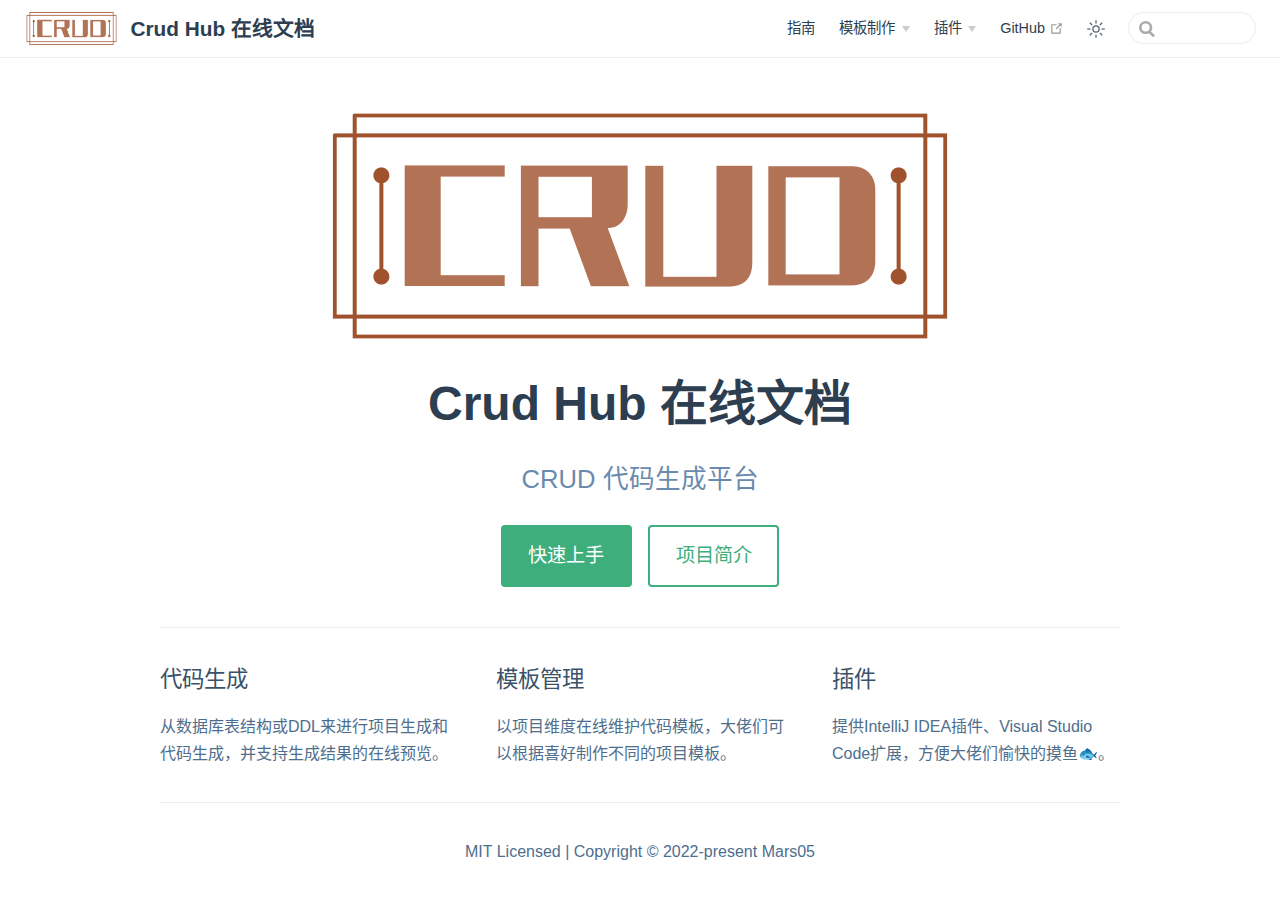
==== commit e4dcc537: "Deploying to main from @ mars05/crud-hub@b622533736edd82b8515b4fbca806f09eaabc3f4 🚀" ====
--- a/docs/index.html
+++ b/docs/index.html
@@ -23,11 +23,11 @@
 			}
     </script>
     <title>首页 | Crud Hub 在线文档</title><meta name="description" content="CRUD 代码生成平台">
-    <link rel="modulepreload" href="/docs/assets/app.68cc8425.js"><link rel="modulepreload" href="/docs/assets/index.html.91210aad.js"><link rel="modulepreload" href="/docs/assets/index.html.9c8fe54c.js"><link rel="prefetch" href="/docs/assets/index.html.a9bda2e7.js"><link rel="prefetch" href="/docs/assets/getting-started.html.6d5e7fcd.js"><link rel="prefetch" href="/docs/assets/idea.html.369baa58.js"><link rel="prefetch" href="/docs/assets/file.html.8e87e7c3.js"><link rel="prefetch" href="/docs/assets/project.html.19aba768.js"><link rel="prefetch" href="/docs/assets/var.html.6889f048.js"><link rel="prefetch" href="/docs/assets/404.html.265028f6.js"><link rel="prefetch" href="/docs/assets/index.html.89d11514.js"><link rel="prefetch" href="/docs/assets/getting-started.html.dbd15289.js"><link rel="prefetch" href="/docs/assets/idea.html.ee219a5a.js"><link rel="prefetch" href="/docs/assets/file.html.be6578d7.js"><link rel="prefetch" href="/docs/assets/project.html.013ac6cd.js"><link rel="prefetch" href="/docs/assets/var.html.264e48df.js"><link rel="prefetch" href="/docs/assets/404.html.50243c41.js"><link rel="prefetch" href="/docs/assets/404.f1fee4a2.js"><link rel="prefetch" href="/docs/assets/Layout.c944c611.js">
+    <link rel="modulepreload" href="/docs/assets/app.d387584a.js"><link rel="modulepreload" href="/docs/assets/index.html.8887529d.js"><link rel="modulepreload" href="/docs/assets/index.html.9b308627.js"><link rel="prefetch" href="/docs/assets/index.html.d77370ab.js"><link rel="prefetch" href="/docs/assets/getting-started.html.4697fedf.js"><link rel="prefetch" href="/docs/assets/idea.html.cce912a6.js"><link rel="prefetch" href="/docs/assets/vscode.html.91566410.js"><link rel="prefetch" href="/docs/assets/file.html.8e87e7c3.js"><link rel="prefetch" href="/docs/assets/project.html.19aba768.js"><link rel="prefetch" href="/docs/assets/var.html.6889f048.js"><link rel="prefetch" href="/docs/assets/404.html.265028f6.js"><link rel="prefetch" href="/docs/assets/index.html.4f9cbffc.js"><link rel="prefetch" href="/docs/assets/getting-started.html.3329e3f4.js"><link rel="prefetch" href="/docs/assets/idea.html.93a0326d.js"><link rel="prefetch" href="/docs/assets/vscode.html.d38809cf.js"><link rel="prefetch" href="/docs/assets/file.html.8249e124.js"><link rel="prefetch" href="/docs/assets/project.html.45a798c0.js"><link rel="prefetch" href="/docs/assets/var.html.1e4f193c.js"><link rel="prefetch" href="/docs/assets/404.html.7224ff07.js"><link rel="prefetch" href="/docs/assets/404.4f47b406.js"><link rel="prefetch" href="/docs/assets/Layout.df6cf913.js">
     <link rel="stylesheet" href="/docs/assets/style.42efc232.css">
   </head>
   <body>
-    <div id="app"><!--[--><div class="theme-container no-sidebar"><!--[--><header class="navbar"><div class="toggle-sidebar-button" title="切换侧边栏" aria-expanded="false" role="button" tabindex="0"><div class="icon" aria-hidden="true"><span></span><span></span><span></span></div></div><span><a aria-current="page" href="/docs/" class="router-link-active router-link-exact-active"><img class="logo" src="/docs/images/hero.png" alt="Crud Hub 在线文档"><span class="site-name can-hide">Crud Hub 在线文档</span></a></span><div class="navbar-items-wrapper" style=""><!--[--><!--]--><nav class="navbar-items can-hide"><!--[--><div class="navbar-item"><a href="/docs/guide/" class="" aria-label="指南"><!--[--><!--]--> 指南 <!--[--><!--]--></a></div><div class="navbar-item"><div class="navbar-dropdown-wrapper"><button class="navbar-dropdown-title" type="button" aria-label="模板制作"><span class="title">模板制作</span><span class="arrow down"></span></button><button class="navbar-dropdown-title-mobile" type="button" aria-label="模板制作"><span class="title">模板制作</span><span class="right arrow"></span></button><ul style="display:none;" class="navbar-dropdown"><!--[--><li class="navbar-dropdown-item"><a href="/docs/template/project.html" class="" aria-label="项目模板"><!--[--><!--]--> 项目模板 <!--[--><!--]--></a></li><li class="navbar-dropdown-item"><a href="/docs/template/file.html" class="" aria-label="文件模板"><!--[--><!--]--> 文件模板 <!--[--><!--]--></a></li><!--]--></ul></div></div><div class="navbar-item"><div class="navbar-dropdown-wrapper"><button class="navbar-dropdown-title" type="button" aria-label="插件"><span class="title">插件</span><span class="arrow down"></span></button><button class="navbar-dropdown-title-mobile" type="button" aria-label="插件"><span class="title">插件</span><span class="right arrow"></span></button><ul style="display:none;" class="navbar-dropdown"><!--[--><li class="navbar-dropdown-item"><a href="/docs/plugin/idea.html" class="" aria-label="crud-intellij-plugin"><!--[--><!--]--> crud-intellij-plugin <!--[--><!--]--></a></li><!--]--></ul></div></div><div class="navbar-item"><a class="external-link" href="https://github.com/mars05/crud-hub" rel="noopener noreferrer" target="_blank" aria-label="GitHub"><!--[--><!--]--> GitHub <span><svg class="external-link-icon" xmlns="http://www.w3.org/2000/svg" aria-hidden="true" focusable="false" x="0px" y="0px" viewbox="0 0 100 100" width="15" height="15"><path fill="currentColor" d="M18.8,85.1h56l0,0c2.2,0,4-1.8,4-4v-32h-8v28h-48v-48h28v-8h-32l0,0c-2.2,0-4,1.8-4,4v56C14.8,83.3,16.6,85.1,18.8,85.1z"></path><polygon fill="currentColor" points="45.7,48.7 51.3,54.3 77.2,28.5 77.2,37.2 85.2,37.2 85.2,14.9 62.8,14.9 62.8,22.9 71.5,22.9"></polygon></svg><span class="external-link-icon-sr-only">在新窗口打开</span></span><!--[--><!--]--></a></div><!--]--></nav><!--[--><!--]--><button class="toggle-color-mode-button" title="toggle color mode"><svg style="" class="icon" focusable="false" viewBox="0 0 32 32"><path d="M16 12.005a4 4 0 1 1-4 4a4.005 4.005 0 0 1 4-4m0-2a6 6 0 1 0 6 6a6 6 0 0 0-6-6z" fill="currentColor"></path><path d="M5.394 6.813l1.414-1.415l3.506 3.506L8.9 10.318z" fill="currentColor"></path><path d="M2 15.005h5v2H2z" fill="currentColor"></path><path d="M5.394 25.197L8.9 21.691l1.414 1.415l-3.506 3.505z" fill="currentColor"></path><path d="M15 25.005h2v5h-2z" fill="currentColor"></path><path d="M21.687 23.106l1.414-1.415l3.506 3.506l-1.414 1.414z" fill="currentColor"></path><path d="M25 15.005h5v2h-5z" fill="currentColor"></path><path d="M21.687 8.904l3.506-3.506l1.414 1.415l-3.506 3.505z" fill="currentColor"></path><path d="M15 2.005h2v5h-2z" fill="currentColor"></path></svg><svg style="display:none;" class="icon" focusable="false" viewBox="0 0 32 32"><path d="M13.502 5.414a15.075 15.075 0 0 0 11.594 18.194a11.113 11.113 0 0 1-7.975 3.39c-.138 0-.278.005-.418 0a11.094 11.094 0 0 1-3.2-21.584M14.98 3a1.002 1.002 0 0 0-.175.016a13.096 13.096 0 0 0 1.825 25.981c.164.006.328 0 .49 0a13.072 13.072 0 0 0 10.703-5.555a1.01 1.01 0 0 0-.783-1.565A13.08 13.08 0 0 1 15.89 4.38A1.015 1.015 0 0 0 14.98 3z" fill="currentColor"></path></svg></button><form class="search-box" role="search"><input type="search" placeholder autocomplete="off" spellcheck="false" value><!----></form></div></header><!--]--><div class="sidebar-mask"></div><!--[--><aside class="sidebar"><nav class="navbar-items"><!--[--><div class="navbar-item"><a href="/docs/guide/" class="" aria-label="指南"><!--[--><!--]--> 指南 <!--[--><!--]--></a></div><div class="navbar-item"><div class="navbar-dropdown-wrapper"><button class="navbar-dropdown-title" type="button" aria-label="模板制作"><span class="title">模板制作</span><span class="arrow down"></span></button><button class="navbar-dropdown-title-mobile" type="button" aria-label="模板制作"><span class="title">模板制作</span><span class="right arrow"></span></button><ul style="display:none;" class="navbar-dropdown"><!--[--><li class="navbar-dropdown-item"><a href="/docs/template/project.html" class="" aria-label="项目模板"><!--[--><!--]--> 项目模板 <!--[--><!--]--></a></li><li class="navbar-dropdown-item"><a href="/docs/template/file.html" class="" aria-label="文件模板"><!--[--><!--]--> 文件模板 <!--[--><!--]--></a></li><!--]--></ul></div></div><div class="navbar-item"><div class="navbar-dropdown-wrapper"><button class="navbar-dropdown-title" type="button" aria-label="插件"><span class="title">插件</span><span class="arrow down"></span></button><button class="navbar-dropdown-title-mobile" type="button" aria-label="插件"><span class="title">插件</span><span class="right arrow"></span></button><ul style="display:none;" class="navbar-dropdown"><!--[--><li class="navbar-dropdown-item"><a href="/docs/plugin/idea.html" class="" aria-label="crud-intellij-plugin"><!--[--><!--]--> crud-intellij-plugin <!--[--><!--]--></a></li><!--]--></ul></div></div><div class="navbar-item"><a class="external-link" href="https://github.com/mars05/crud-hub" rel="noopener noreferrer" target="_blank" aria-label="GitHub"><!--[--><!--]--> GitHub <span><svg class="external-link-icon" xmlns="http://www.w3.org/2000/svg" aria-hidden="true" focusable="false" x="0px" y="0px" viewbox="0 0 100 100" width="15" height="15"><path fill="currentColor" d="M18.8,85.1h56l0,0c2.2,0,4-1.8,4-4v-32h-8v28h-48v-48h28v-8h-32l0,0c-2.2,0-4,1.8-4,4v56C14.8,83.3,16.6,85.1,18.8,85.1z"></path><polygon fill="currentColor" points="45.7,48.7 51.3,54.3 77.2,28.5 77.2,37.2 85.2,37.2 85.2,14.9 62.8,14.9 62.8,22.9 71.5,22.9"></polygon></svg><span class="external-link-icon-sr-only">在新窗口打开</span></span><!--[--><!--]--></a></div><!--]--></nav><!--[--><!--]--><!----><!--[--><!--]--></aside><!--]--><!--[--><main class="home"><header class="hero"><img src="/docs/images/hero.png" alt="Crud Hub 在线文档"><h1 id="main-title">Crud Hub 在线文档</h1><p class="description">CRUD 代码生成平台</p><p class="actions"><!--[--><a href="/docs/guide/getting-started.html" class="action-button primary" aria-label="快速上手"><!--[--><!--]--> 快速上手 <!--[--><!--]--></a><a href="/docs/guide/" class="action-button secondary" aria-label="项目简介"><!--[--><!--]--> 项目简介 <!--[--><!--]--></a><!--]--></p></header><div class="features"><!--[--><div class="feature"><h2>代码生成</h2><p>从数据库表结构或DDL来进行项目生成和代码生成，并支持生成结果的在线预览。</p></div><div class="feature"><h2>模板管理</h2><p>以项目维度在线维护代码模板，大佬们可以根据喜好制作不同的项目模板。</p></div><div class="feature"><h2>插件</h2><p>提供IntelliJ IDEA插件，方便大佬们愉快的摸鱼🐟。</p></div><!--]--></div><div class="theme-default-content"><div></div></div><!--[--><div class="footer">MIT Licensed | Copyright © 2022-present Mars05</div><!--]--></main><!--]--></div><!----><!--]--></div>
-    <script type="module" src="/docs/assets/app.68cc8425.js" defer></script>
+    <div id="app"><!--[--><div class="theme-container no-sidebar"><!--[--><header class="navbar"><div class="toggle-sidebar-button" title="切换侧边栏" aria-expanded="false" role="button" tabindex="0"><div class="icon" aria-hidden="true"><span></span><span></span><span></span></div></div><span><a aria-current="page" href="/docs/" class="router-link-active router-link-exact-active"><img class="logo" src="/docs/images/hero.png" alt="Crud Hub 在线文档"><span class="site-name can-hide">Crud Hub 在线文档</span></a></span><div class="navbar-items-wrapper" style=""><!--[--><!--]--><nav class="navbar-items can-hide"><!--[--><div class="navbar-item"><a href="/docs/guide/" class="" aria-label="指南"><!--[--><!--]--> 指南 <!--[--><!--]--></a></div><div class="navbar-item"><div class="navbar-dropdown-wrapper"><button class="navbar-dropdown-title" type="button" aria-label="模板制作"><span class="title">模板制作</span><span class="arrow down"></span></button><button class="navbar-dropdown-title-mobile" type="button" aria-label="模板制作"><span class="title">模板制作</span><span class="right arrow"></span></button><ul style="display:none;" class="navbar-dropdown"><!--[--><li class="navbar-dropdown-item"><a href="/docs/template/project.html" class="" aria-label="项目模板"><!--[--><!--]--> 项目模板 <!--[--><!--]--></a></li><li class="navbar-dropdown-item"><a href="/docs/template/file.html" class="" aria-label="文件模板"><!--[--><!--]--> 文件模板 <!--[--><!--]--></a></li><!--]--></ul></div></div><div class="navbar-item"><div class="navbar-dropdown-wrapper"><button class="navbar-dropdown-title" type="button" aria-label="插件"><span class="title">插件</span><span class="arrow down"></span></button><button class="navbar-dropdown-title-mobile" type="button" aria-label="插件"><span class="title">插件</span><span class="right arrow"></span></button><ul style="display:none;" class="navbar-dropdown"><!--[--><li class="navbar-dropdown-item"><a href="/docs/plugin/idea.html" class="" aria-label="crud-intellij-plugin"><!--[--><!--]--> crud-intellij-plugin <!--[--><!--]--></a></li><li class="navbar-dropdown-item"><a href="/docs/plugin/vscode.html" class="" aria-label="crud-vscode-plugin"><!--[--><!--]--> crud-vscode-plugin <!--[--><!--]--></a></li><!--]--></ul></div></div><div class="navbar-item"><a class="external-link" href="https://github.com/mars05/crud-hub" rel="noopener noreferrer" target="_blank" aria-label="GitHub"><!--[--><!--]--> GitHub <span><svg class="external-link-icon" xmlns="http://www.w3.org/2000/svg" aria-hidden="true" focusable="false" x="0px" y="0px" viewbox="0 0 100 100" width="15" height="15"><path fill="currentColor" d="M18.8,85.1h56l0,0c2.2,0,4-1.8,4-4v-32h-8v28h-48v-48h28v-8h-32l0,0c-2.2,0-4,1.8-4,4v56C14.8,83.3,16.6,85.1,18.8,85.1z"></path><polygon fill="currentColor" points="45.7,48.7 51.3,54.3 77.2,28.5 77.2,37.2 85.2,37.2 85.2,14.9 62.8,14.9 62.8,22.9 71.5,22.9"></polygon></svg><span class="external-link-icon-sr-only">在新窗口打开</span></span><!--[--><!--]--></a></div><!--]--></nav><!--[--><!--]--><button class="toggle-color-mode-button" title="toggle color mode"><svg style="" class="icon" focusable="false" viewBox="0 0 32 32"><path d="M16 12.005a4 4 0 1 1-4 4a4.005 4.005 0 0 1 4-4m0-2a6 6 0 1 0 6 6a6 6 0 0 0-6-6z" fill="currentColor"></path><path d="M5.394 6.813l1.414-1.415l3.506 3.506L8.9 10.318z" fill="currentColor"></path><path d="M2 15.005h5v2H2z" fill="currentColor"></path><path d="M5.394 25.197L8.9 21.691l1.414 1.415l-3.506 3.505z" fill="currentColor"></path><path d="M15 25.005h2v5h-2z" fill="currentColor"></path><path d="M21.687 23.106l1.414-1.415l3.506 3.506l-1.414 1.414z" fill="currentColor"></path><path d="M25 15.005h5v2h-5z" fill="currentColor"></path><path d="M21.687 8.904l3.506-3.506l1.414 1.415l-3.506 3.505z" fill="currentColor"></path><path d="M15 2.005h2v5h-2z" fill="currentColor"></path></svg><svg style="display:none;" class="icon" focusable="false" viewBox="0 0 32 32"><path d="M13.502 5.414a15.075 15.075 0 0 0 11.594 18.194a11.113 11.113 0 0 1-7.975 3.39c-.138 0-.278.005-.418 0a11.094 11.094 0 0 1-3.2-21.584M14.98 3a1.002 1.002 0 0 0-.175.016a13.096 13.096 0 0 0 1.825 25.981c.164.006.328 0 .49 0a13.072 13.072 0 0 0 10.703-5.555a1.01 1.01 0 0 0-.783-1.565A13.08 13.08 0 0 1 15.89 4.38A1.015 1.015 0 0 0 14.98 3z" fill="currentColor"></path></svg></button><form class="search-box" role="search"><input type="search" placeholder autocomplete="off" spellcheck="false" value><!----></form></div></header><!--]--><div class="sidebar-mask"></div><!--[--><aside class="sidebar"><nav class="navbar-items"><!--[--><div class="navbar-item"><a href="/docs/guide/" class="" aria-label="指南"><!--[--><!--]--> 指南 <!--[--><!--]--></a></div><div class="navbar-item"><div class="navbar-dropdown-wrapper"><button class="navbar-dropdown-title" type="button" aria-label="模板制作"><span class="title">模板制作</span><span class="arrow down"></span></button><button class="navbar-dropdown-title-mobile" type="button" aria-label="模板制作"><span class="title">模板制作</span><span class="right arrow"></span></button><ul style="display:none;" class="navbar-dropdown"><!--[--><li class="navbar-dropdown-item"><a href="/docs/template/project.html" class="" aria-label="项目模板"><!--[--><!--]--> 项目模板 <!--[--><!--]--></a></li><li class="navbar-dropdown-item"><a href="/docs/template/file.html" class="" aria-label="文件模板"><!--[--><!--]--> 文件模板 <!--[--><!--]--></a></li><!--]--></ul></div></div><div class="navbar-item"><div class="navbar-dropdown-wrapper"><button class="navbar-dropdown-title" type="button" aria-label="插件"><span class="title">插件</span><span class="arrow down"></span></button><button class="navbar-dropdown-title-mobile" type="button" aria-label="插件"><span class="title">插件</span><span class="right arrow"></span></button><ul style="display:none;" class="navbar-dropdown"><!--[--><li class="navbar-dropdown-item"><a href="/docs/plugin/idea.html" class="" aria-label="crud-intellij-plugin"><!--[--><!--]--> crud-intellij-plugin <!--[--><!--]--></a></li><li class="navbar-dropdown-item"><a href="/docs/plugin/vscode.html" class="" aria-label="crud-vscode-plugin"><!--[--><!--]--> crud-vscode-plugin <!--[--><!--]--></a></li><!--]--></ul></div></div><div class="navbar-item"><a class="external-link" href="https://github.com/mars05/crud-hub" rel="noopener noreferrer" target="_blank" aria-label="GitHub"><!--[--><!--]--> GitHub <span><svg class="external-link-icon" xmlns="http://www.w3.org/2000/svg" aria-hidden="true" focusable="false" x="0px" y="0px" viewbox="0 0 100 100" width="15" height="15"><path fill="currentColor" d="M18.8,85.1h56l0,0c2.2,0,4-1.8,4-4v-32h-8v28h-48v-48h28v-8h-32l0,0c-2.2,0-4,1.8-4,4v56C14.8,83.3,16.6,85.1,18.8,85.1z"></path><polygon fill="currentColor" points="45.7,48.7 51.3,54.3 77.2,28.5 77.2,37.2 85.2,37.2 85.2,14.9 62.8,14.9 62.8,22.9 71.5,22.9"></polygon></svg><span class="external-link-icon-sr-only">在新窗口打开</span></span><!--[--><!--]--></a></div><!--]--></nav><!--[--><!--]--><!----><!--[--><!--]--></aside><!--]--><!--[--><main class="home"><header class="hero"><img src="/docs/images/hero.png" alt="Crud Hub 在线文档"><h1 id="main-title">Crud Hub 在线文档</h1><p class="description">CRUD 代码生成平台</p><p class="actions"><!--[--><a href="/docs/guide/getting-started.html" class="action-button primary" aria-label="快速上手"><!--[--><!--]--> 快速上手 <!--[--><!--]--></a><a href="/docs/guide/" class="action-button secondary" aria-label="项目简介"><!--[--><!--]--> 项目简介 <!--[--><!--]--></a><!--]--></p></header><div class="features"><!--[--><div class="feature"><h2>代码生成</h2><p>从数据库表结构或DDL来进行项目生成和代码生成，并支持生成结果的在线预览。</p></div><div class="feature"><h2>模板管理</h2><p>以项目维度在线维护代码模板，大佬们可以根据喜好制作不同的项目模板。</p></div><div class="feature"><h2>插件</h2><p>提供IntelliJ IDEA插件、Visual Studio Code扩展，方便大佬们愉快的摸鱼🐟。</p></div><!--]--></div><div class="theme-default-content"><div></div></div><!--[--><div class="footer">MIT Licensed | Copyright © 2022-present Mars05</div><!--]--></main><!--]--></div><!----><!--]--></div>
+    <script type="module" src="/docs/assets/app.d387584a.js" defer></script>
   </body>
 </html>
